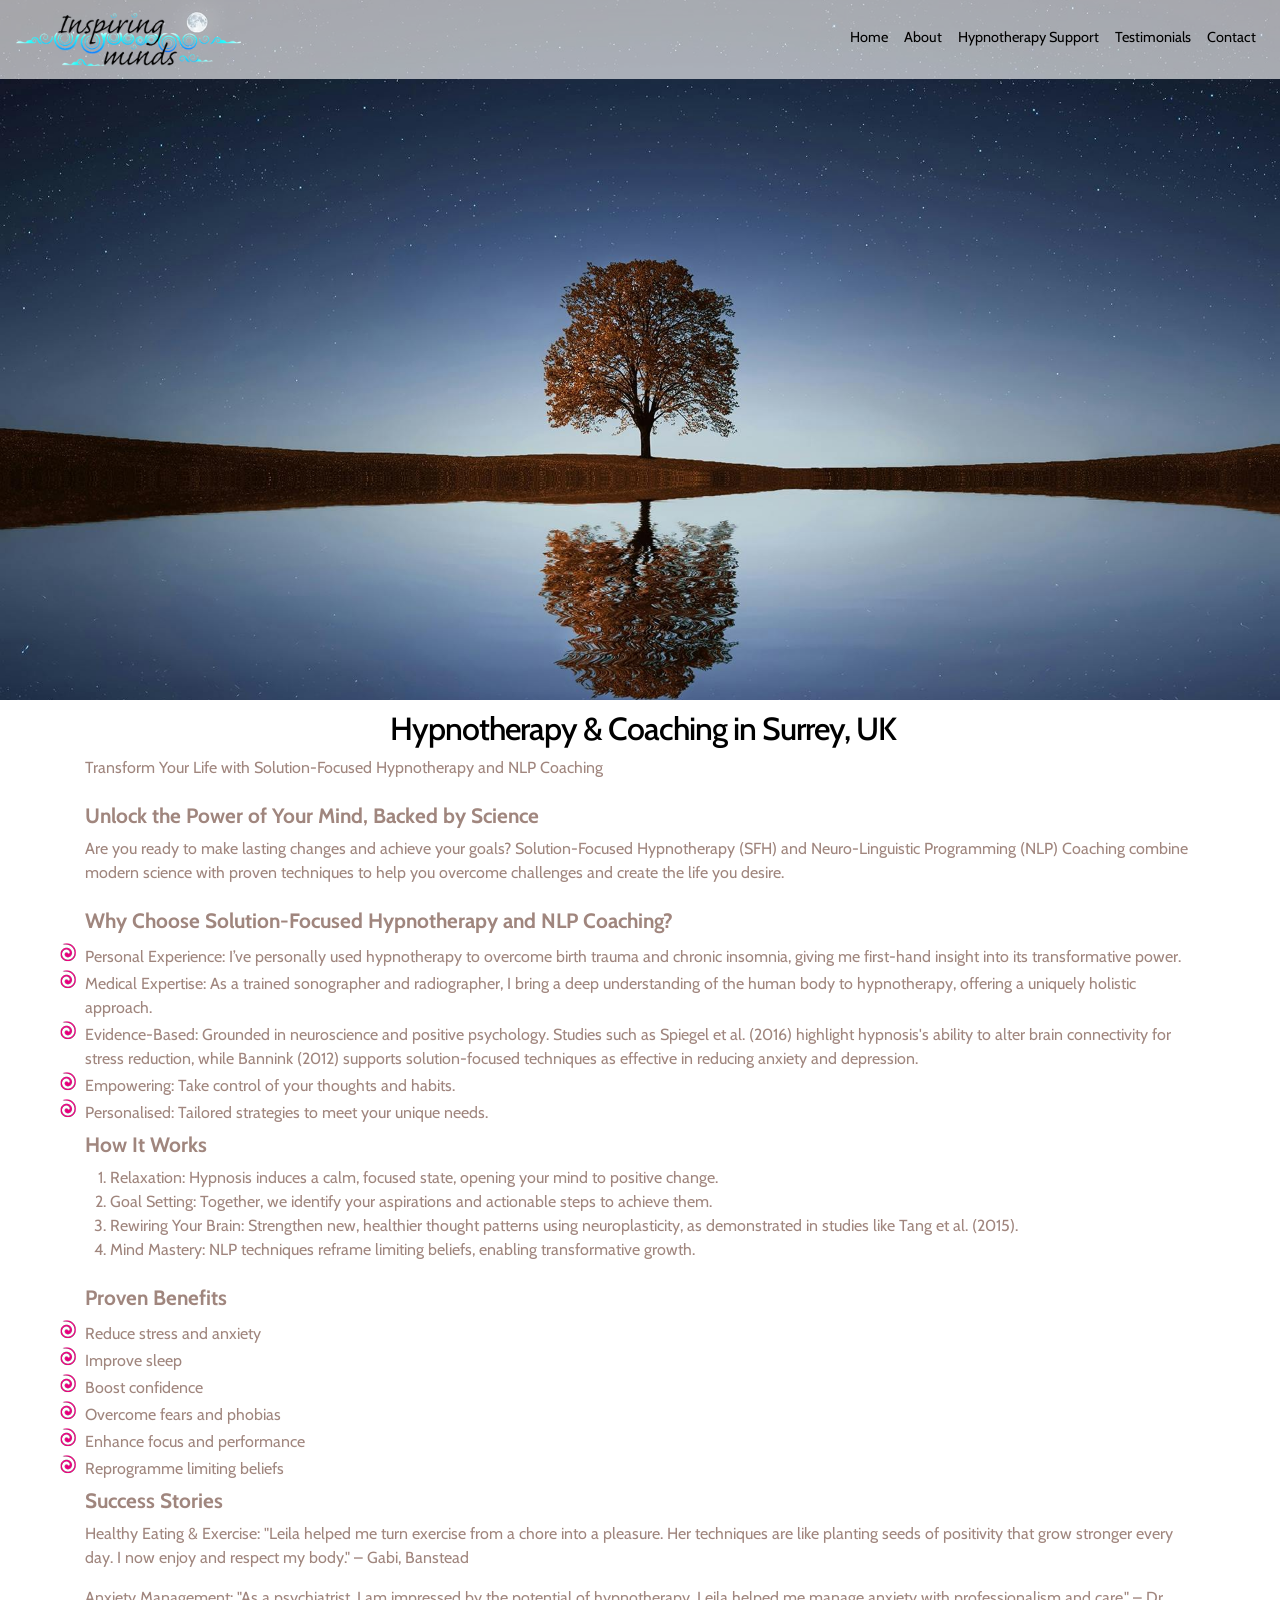
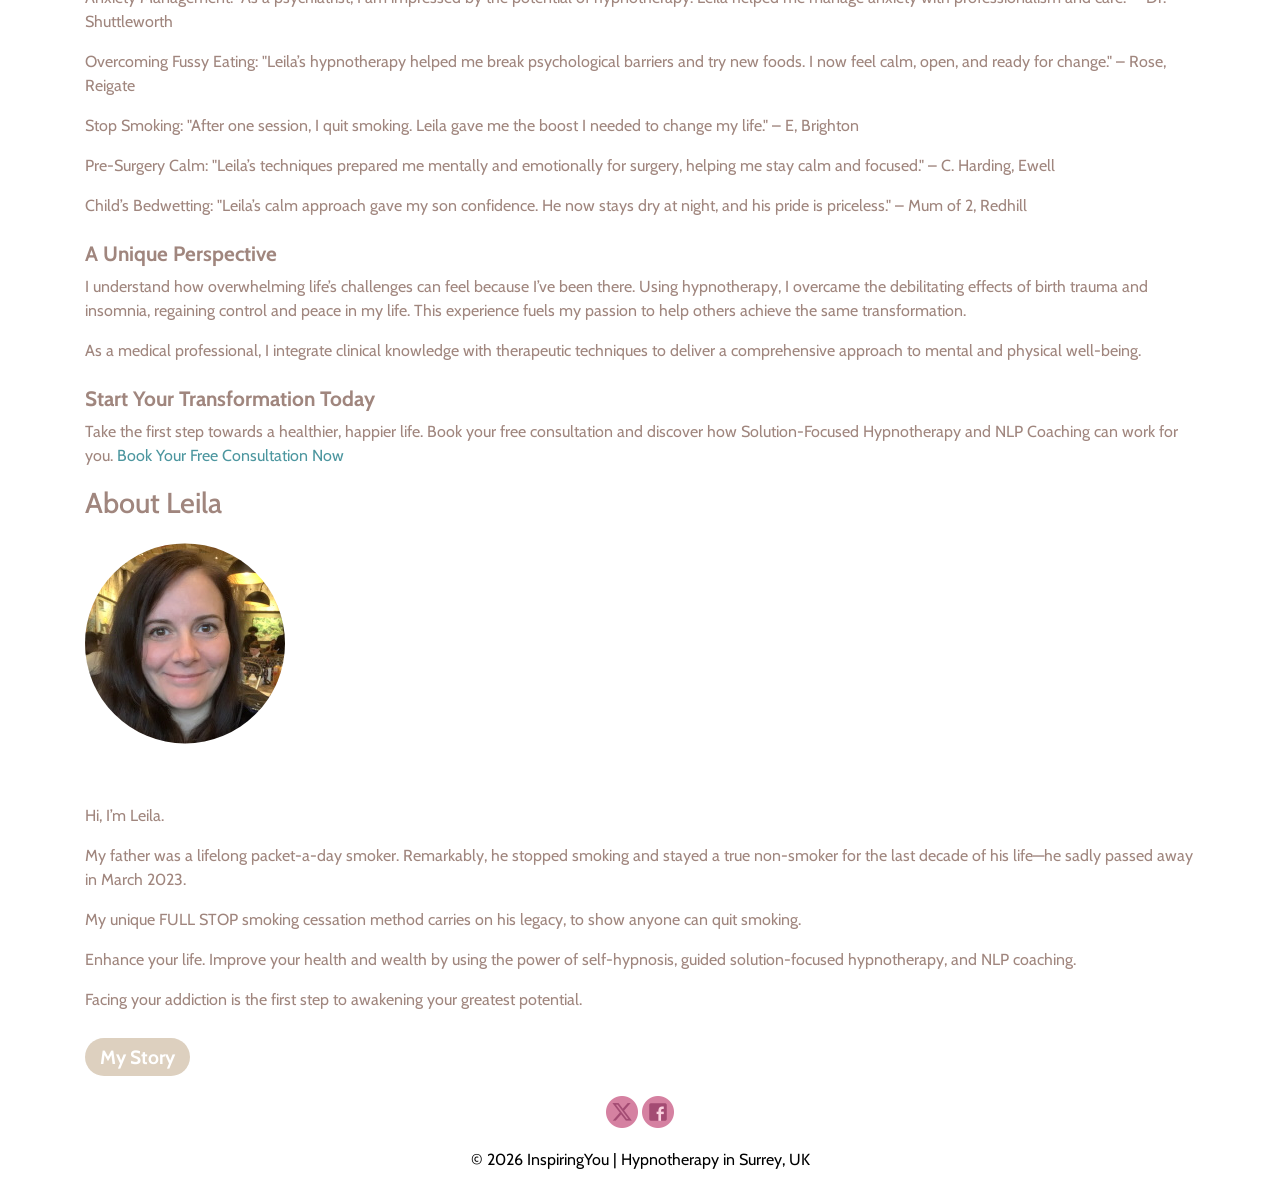
==== index.html @ b5bdbd16 "Add files via upload" ====
<!DOCTYPE html>
<html>

<head>
	<!-- Global site tag (gtag.js) - Google Analytics -->
	<script async src="https://www.googletagmanager.com/gtag/js?id=UA-155885228-1"></script>
	<script>
		window.dataLayer = window.dataLayer || [];

		function gtag() {
			dataLayer.push(arguments);
		}
		gtag('js', new Date());

		gtag('config', 'UA-155885228-1');
	</script>
	<title>Hypnotherapy & Coaching in Surrey | InspiringYou</title>
	<meta name="keywords" content="Hypnotherapy and NLP coaching in Surrey, Qualified Hypnotherapist" />
	<meta name="description" content="Leila Gardiner | Hypnotherapy and NLP coaching in Surrey" />
	<!--<link rel="canonical" href="http://www.inspiringbirths.com/index.html" />-->
	<meta name="google-site-verification" content="yc4Wg_N0QUei_A-9-5lQLFVDXHd3Ig4bgSWqh-mvE5M" />
			<meta charset="UTF-8">
		<meta http-equiv="Content-Type" content="text/html; charset=UTF-8" />
		<meta name="viewport" content="width=device-width, initial-scale=1.0" />
        <meta http-equiv="content-language" content="en-gb"/>
		<meta name="robots" content="index, follow" />
        <link rel="author" href="https://plus.google.com/115909290154891660033/"/>
		<link href="bootstrap/css/bootstrap.min.css" rel="stylesheet" async />
		<link href="https://fonts.googleapis.com/css?family=Cabin|Roboto&display=swap" rel="stylesheet">
		<link href="style.css?v18" type="text/css" rel="stylesheet preload" as="style" async />
		<link rel="shortcut icon" type="image/ico" href="images/favicon.png" />
		<script src="https://ajax.googleapis.com/ajax/libs/jquery/1.11.0/jquery.min.js" type="text/javascript"></script>
		
</head>

<body id="Bdy">
	<div id="fb-root"></div>
	<script type="text/javascript" async>
		(function(d, s, id) {
			var js, fjs = d.getElementsByTagName(s)[0];
			if (d.getElementById(id)) return;
			js = d.createElement(s);
			js.id = id;
			js.src = "//connect.facebook.net/en_GB/all.js#xfbml=1";
			fjs.parentNode.insertBefore(js, fjs);
		}(document, 'script', 'facebook-jssdk'));
	</script>
	<script type="text/javascript" src="js/jquery.easing.1.3.js" async></script>
	<script type="text/javascript" src="js/jquery.imagesloaded.js" async></script>

	<div id="myHeader" class="headerfull">
	<div class="headerbackground">
		<div class="">
			<div class="title">
				<nav class="navbar navbar-expand-lg navbar-light" role="navigation">
					
					<a class="navbar-brand" href="/"><img id="insplogo" src="images/inspiring_minds_logo-b.png" alt="Inspiring You Hypnotherapy" title="Inspiring You Hypnotherapy" /></a>
				
					<button class="navbar-toggler" type="button" data-toggle="collapse" data-target="#navbarSupportedContent" aria-controls="navbarSupportedContent" aria-expanded="false" aria-label="Toggle navigation">
						<span class="sr-only">Toggle navigation</span>
								<span class="icon-bar"></span>
								<span class="icon-bar"></span>
								<span class="icon-bar"></span>
					</button>
								
					<div class="collapse navbar-collapse justify-content-md-end" id="navbarSupportedContent">
						<ul class="navbar-nav">
							<li class="nav-item " id="home"><a class="nav-link" href="index.html"><strong>Home</strong></a></li>	
							<li class="nav-item "><a class="nav-link" href="about.html"><strong>About</strong></a></li>
							<li class="nav-item "><a class="nav-link" href="hypnosis.html"><strong>Hypnotherapy Support</strong></a></li>
							<!-- <li class="nav-item "><a class="nav-link" href="sessions.html"><strong>Sessions</strong></a></li>
							<li class="nav-item "><a class="nav-link" href="products.html"><strong>Products</strong></a></li> -->
							<li class="nav-item "><a class="nav-link" href="testimonials.html"><strong>Testimonials</strong></a></li>
							<li class="nav-item "><a class="nav-link" href="contact.html"><strong>Contact</strong></a></li>
						</ul>
					</div>
				</nav>
			</div>
		</div>
	</div>
</div>
	<div class="setindex">
		<div class="mainbackground">

			<div class="ti1">
				<div class="titleimage">
				</div>
			</div>

			<div class="container">
				<div class="row">

					<div class="col-lg-12 col-md-12">

						<h1>Hypnotherapy & Coaching in Surrey, UK</h1>

						<p>Transform Your Life with Solution-Focused Hypnotherapy and NLP Coaching</p>
<h3>Unlock the Power of Your Mind, Backed by Science</h3>
Are you ready to make lasting changes and achieve your goals? Solution-Focused Hypnotherapy (SFH) and Neuro-Linguistic Programming (NLP) Coaching combine modern science with proven techniques to help you overcome challenges and create the life you desire.</p>

<h3>Why Choose Solution-Focused Hypnotherapy and NLP Coaching?</h3>
<ul>
<li>Personal Experience: I’ve personally used hypnotherapy to overcome birth trauma and chronic insomnia, giving me first-hand insight into its transformative power.</li>

<li>Medical Expertise: As a trained sonographer and radiographer, I bring a deep understanding of the human body to hypnotherapy, offering a uniquely holistic approach.</li>

<li>Evidence-Based: Grounded in neuroscience and positive psychology. Studies such as Spiegel et al. (2016) highlight hypnosis's ability to alter brain connectivity for stress reduction, while Bannink (2012) supports solution-focused techniques as effective in reducing anxiety and depression.</li>

<li>Empowering: Take control of your thoughts and habits.</li>

<li>Personalised: Tailored strategies to meet your unique needs.</li>
</ul>
<h3>How It Works</h3>
<ol>
<li>Relaxation: Hypnosis induces a calm, focused state, opening your mind to positive change.</li>

<li>Goal Setting: Together, we identify your aspirations and actionable steps to achieve them.</li>

<li>Rewiring Your Brain: Strengthen new, healthier thought patterns using neuroplasticity, as demonstrated in studies like Tang et al. (2015).</li>

<li>Mind Mastery: NLP techniques reframe limiting beliefs, enabling transformative growth.</li>
</ol>
<h3>Proven Benefits</h3>
<ul>
<li>Reduce stress and anxiety</li>

<li>Improve sleep</li>

<li>Boost confidence</li>

<li>Overcome fears and phobias</li>

<li>Enhance focus and performance</li>

<li>Reprogramme limiting beliefs</li>
</ul>

<h3>Success Stories</h3>
<p>Healthy Eating & Exercise: "Leila helped me turn exercise from a chore into a pleasure. Her techniques are like planting seeds of positivity that grow stronger every day. I now enjoy and respect my body." – Gabi, Banstead</p>

<p>Anxiety Management: "As a psychiatrist, I am impressed by the potential of hypnotherapy. Leila helped me manage anxiety with professionalism and care." – Dr. Shuttleworth</p>

<p>Overcoming Fussy Eating: "Leila’s hypnotherapy helped me break psychological barriers and try new foods. I now feel calm, open, and ready for change." – Rose, Reigate</p>

<p>Stop Smoking: "After one session, I quit smoking. Leila gave me the boost I needed to change my life." – E, Brighton</p>

<p>Pre-Surgery Calm: "Leila’s techniques prepared me mentally and emotionally for surgery, helping me stay calm and focused." – C. Harding, Ewell</p>

<p>Child’s Bedwetting: "Leila’s calm approach gave my son confidence. He now stays dry at night, and his pride is priceless." – Mum of 2, Redhill</p>

<h3>A Unique Perspective</h3>
<p>I understand how overwhelming life’s challenges can feel because I’ve been there. Using hypnotherapy, I overcame the debilitating effects of birth trauma and insomnia, regaining control and peace in my life. This experience fuels my passion to help others achieve the same transformation.</p>

<p>As a medical professional, I integrate clinical knowledge with therapeutic techniques to deliver a comprehensive approach to mental and physical well-being.</p>

<h3>Start Your Transformation Today</h3>
Take the first step towards a healthier, happier life. Book your free consultation and discover how Solution-Focused Hypnotherapy and NLP Coaching can work for you.

<a href="contact.html">Book Your Free Consultation Now</a>
					</div>
				</div>
			</div>
		</div>
		<div id="section3">
			<div class="container">
				<h2>About Leila</h2>
				<div class="row">
					<div class="col-lg-12 col-md-12">
						<img src="images/leila-200.jpg" width="200px" style="clip-path: circle(100px at 50% 40%);margin-right:20px" alt="Leila Gardiner" />
					</div>
					<div class="col-lg-12 col-md-12">

						<p>Hi, I’m Leila.</p>
						<p>My father was a lifelong packet-a-day smoker. Remarkably, he stopped smoking 
						and stayed a true non-smoker for the last decade of his life—he sadly passed away in March 2023.</p> 

						<p>My unique FULL STOP smoking cessation method carries on his legacy, to show anyone can quit smoking.

						<p>Enhance your life. Improve your health and wealth by using the power of self-hypnosis, guided solution-focused hypnotherapy, 
						and NLP coaching.</p>

						<p>Facing your addiction is the first step to awakening your greatest potential.</p>
						<a href="about.html"><span class="buttonwhite">My Story</span></a>
					</div>
				</div>
			</div>
		</div>
	</div>

			<!-- <div class="container">
			<div class="row">
				<div class="col-lg-12 col-md-12">
					<p><center>Your health. Your choice.</center></p>
					<p><center>Choose a smoke free life.</center></p>
					<p><center>Embrace the power of NPL coaching and Solution-focused Hypnotherapy to quit smoking for good.</p>
					<p><center>Embrace the FULL STOP method.</center></p>
					<center><a href="StopSmoking.html">Learn more</a></center>
				</div>
			</div>
		</div> -->
		<div class="socialnetworks" >
			<div>
				<a href="http://www.twitter.com/inspiringbirths" target="_blank"><img src="images/twitter2.png" alt="Join InspiringBirths at Twitter" width="32" height="32" /></a>
				<a href="https://www.facebook.com/InspiringBirthsBabyCalmSurrey/" target="_blank"><img src="images/facebook2.png" width="32" height="32" alt="Join InspiringBirths at Facebook" /></a>
				<div class="fb-like" data-href="https://www.facebook.com/InspiringBirthsBabyCalmSurrey" data-send="false" data-layout="button_count" data-width="50" data-show-faces="false" data-font="lucida grande"></div>
			</div>
		</div>
		<div class="footer">
			<center><div>© 2026 InspiringYou | Hypnotherapy in Surrey, UK</div></center>
			

				<!-- Start of StatCounter Code -->
				<font style="padding-left:70%">
				<script type="text/javascript">
				    var sc_project = 5365747;
				    var sc_invisible = 1;
				    var sc_partition = 54;
				    var sc_click_stat = 1;
				    var sc_security = "ed74ef6d";
				    var sc_text = 2; 
				</script>

				<script type="text/javascript"
				src="http://www.statcounter.com/counter/counter.js"></script><noscript><div
				class="statcounter"><a title="wordpress statistics"
				href="http://www.statcounter.com/wordpress.com/"
				target="_blank"><img class="statcounter"
				src="http://c.statcounter.com/5365747/0/ed74ef6d/0/"
				alt="wordpress statistics" /></a></div></noscript>
				<!-- End of StatCounter Code -->
				</font>
                
                <div style="display:none;"><a href="http://www.alexa.com/siteinfo/www.inspiringbirths.com"><script type='text/javascript' language='JavaScript' src='http://xslt.alexa.com/site_stats/js/s/a?url=www.inspiringbirths.com'></script></a></div>
        </div>
		<script src="bootstrap/js/bootstrap.min.js" async></script>
		
		<script type="text/javascript" async>
			$(function() {
			  $('a[href*=#]:not([href=#])').click(function() {
				if (location.pathname.replace(/^\//,'') == this.pathname.replace(/^\//,'') 
			&& location.hostname == this.hostname) {

				  var target = $(this.hash);
				  target = target.length ? target : $('[name=' + this.hash.slice(1) +']');
				  if (target.length) {
					$('html,body').animate({
					  scrollTop: target.offset().top - 60 //offsets for fixed header
					}, 1000);
					return false;
				  }
				}
			  });
			  //Executed on page load with URL containing an anchor tag.
			  if($(location.href.split("#")[1])) {
				  var target = $('#'+location.href.split("#")[1]);
				  if (target.length) {
					$('html,body').animate({
					  scrollTop: target.offset().top - 60 //offset height of header here too.
					}, 1000);
					return false;
				  }
				}
			});

			window.onscroll = function() {myFunction()};

			// Get the header
			var header = document.getElementById("myHeader");

			// Get the offset position of the navbar
			var sticky = header.offsetTop;

			// Add the sticky class to the header when you reach its scroll position. Remove "sticky" when you leave the scroll position
			function myFunction() {
			if (window.pageYOffset - 420 > sticky) {
				header.classList.remove("headerfull");
				header.classList.add("headerfullsticky");
			} else {
				header.classList.add("headerfull");
				header.classList.remove("headerfullsticky");
			}
			}
		</script>
	</body>



</html>
---- style.css ----
@keyframes slidy {
0% { left: 0%; }
20% { left: 0%; }
25% { left: -100%; }
45% { left: -100%; }
50% { left: -200%; }
70% { left: -200%; }
75% { left: -300%; }
95% { left: -300%; }
100% { left: -400%; }
}

:root {
    --top-color:#FFF;
    --top-color-focus:#EEE;
    --top-color-text:#000;
    --second-bg-color: #FFF;
    --second-bg-color-focus: #EEE;
    --second-bg-color-text: #444;
    --button-color1: #8e1266;
    --button-color1-focus: #ac4c8d;
    --button-color2:#DDD0BF;
    --button-color2-focus:#E4D9CD;
    --readmore:#4C969F;
    --readmore-focus:#4FADB9;
    --readmore-text:#FFF;
    --link-color:#4C969F;
    --highlight-text:#D57FA3;
    --quote-color:#C77;
    --text-color1: #A0867E;
  }

div#slider { overflow: hidden; }
div#slider figure div { width: 20%; float: left; }
div#slider figure { 
  position: relative;
  width: 500%;
  margin: 0;
  left: 0;
  text-align: left;
  font-size: 0;
  animation: 20s slidy infinite; 
}

.lastspace
{
	background-color:red;
	color:white;
	text-align:center;
	padding:2px;
}

.lastspace > div
{
	border:1px solid white;
	padding:10px;
}

.lastspace a, .lastspace a:visited, .lastspace a:link
{
	color:white;
	padding:10px;
}

.tech-slideshow {
  height: 200px;
  max-width: 100%;
  margin: 0 auto;
  position: relative;
  overflow: hidden;
  transform: translate3d(0, 0, 0);
}

.tech-slideshow > div {
  height: 200px;
  width: 2526px;
  position: absolute;
  top: 0;
  left: 0;
  height: 100%;
  transform: translate3d(0, 0, 0);
}
.tech-slideshow  > div {
  animation: moveSlideshow 12s linear infinite;
}

@keyframes moveSlideshow {
  100% { 
    transform: translateX(-66.6666%);  
  }
}

.list li
{
	display:inline;
	padding-right:8px;
}

.list h4
{
	margin-top:30px;
}

.cb
{
    clear: both;
}

.ib
{
	display:inline-block;
}

.circularimage
{
	clip-path: circle(50% at center);	
}

.button1
{
    border-radius: 5px;
    /* background: #db36a4; */
    color: white;
    background:var( --button-color1);
    color:White;
    padding:10px;
    border:0px solid red;
    border-radius:4px;
}
.button1:hover
{
    background:var(--button-color1-focus);
}
input, textarea
{
    background-color: transparent;
    border-width: 1px;
    border-color: #ddd;
}
form input
{
    background: white;
    border: 0px;
}

a img
{
    border: 0px solid black;
}

sup
{
    vertical-align: baseline;
    position: relative;
    z-index: 0;
    bottom: .33em;
}
ul
{
    list-style-type: none;
    padding-left: 0px;
    margin: 0px;
    list-style-image: url(images/bullet_point.png);
}
ol
{
    padding-left: 25px;
}
h1
{
    padding-left: 5px;
    text-align: center;
    font-size:200%;
    font-style: normal;
    letter-spacing: -1px !important;
    color:var(--top-color-text) !important;
}
h2
{
    font-size:180%;
    background-position: 0% 0%;
    padding-top: 8px;
    padding-bottom: 8px;
}
h3
{
    font-size:130%;
    font-weight: bold;
    padding-top: 8px;
}
h4
{
    font-size:120%;
}
h5
{
	font-weight:bold !important;
	background:var(--button-color2) !important;
	color:#FFF !important;
	padding:10px 0px;
	border-radius:4px;
}
h6
{
	font-size:130%;
    text-align: left;
    padding-top: 5px;
    margin-bottom: 5px;
    margin-top: 10px;
    /* color:#555;
	font-weight:bold; */
}

.ib_show_small
{
	display:none;
}

.ib_hide_small
{
	display:block;
}

a:link
{
    color: var(--link-color);
}
a:webkit-any-link
{
    color: var(--link-color);
    text-decoration: underline;
}
a:visited
{
    color: var(--link-color);
}
a:hover
{
    color: var(--readmore-focus);
	transition-property: all;
    transition-duration: 0.25s;
    transition-timing-function: initial;
    transition-delay: initial;
}

#datetable
{
	width:100%;
}

#datetable td
{
		padding:5px !important;
}

#service_slider
{
	margin-top:10px;
}

.dimbackground
{
	border-radius:5px;
}

.mainbackground
{
	-webkit-background-size: cover;
	-moz-background-size: cover;
	-o-background-size: cover;
	background-size: cover;
}

.mainbackground>div, .relaxbackground>div, .therapybackground>div
{
	/*background:rgba(255,255,255,0.5);*/
	/*padding:0px;*/
	/*padding-top:0px;
	padding-bottom:0px;*/
    margin-bottom:10px;
}



.relaxbackground
{
	background: url(images/ocean-828774_1920.jpg) no-repeat top center fixed; 
	-webkit-background-size: cover;
	-moz-background-size: cover;
	-o-background-size: cover;
	background-size: cover;
}

.therapybackground
{
	background: url(images/pier-407252_1920.jpg) no-repeat top center fixed; 
	-webkit-background-size: cover;
	-moz-background-size: cover;
	-o-background-size: cover;
	background-size: cover;
}

body
{
    /*background: url(images/webbackground.jpg);
	background-repeat: no-repeat;*/
    border: 0px;
    margin: 0px;
    height: 95%;
    font-family: Montserrat, 'Cabin', Karla, Arial, Verdana,Calibri,Georgia;
    color: var(--text-color1)
}
.bodyBorder
{
    margin-left: auto;
    margin-right: auto;
    min-height: 100%;
    height: auto !important;
    height: 96%;
    padding-top: 40px;
}
.headerfull
{
	position:fixed;
	left:0;
    right:0;
    top:0px;
	/* background:var(--second-bg-color) !important; */
	z-index:2;
}

.headerfullsticky
{
	position:fixed;
	left:0;
    right:0;
    top:0px;
	background:var(--second-bg-color) !important;
	z-index:2;
}

.headerbackground
{
    /*margin: 0px;*/
    padding: 0px;
	/*background:white;*/
	/*box-shadow: 0 2px 2px 0 rgba(50, 50, 50, 0.2);*/
	margin-bottom:2px;
}
.headertop
{
    top: 0px;
    background: #222;
    position: fixed;
    height: 40px;
    width: 100%;
    line-height: 20px;
    vertical-align: middle;
    color: White;
}

.headertop .signup
{
    display: inline-block;
    margin-top: 5px;
    background: #888;
    border-radius: 5px;
}

#signup
{
    display: inline-block;
    padding: 5px;
    cursor: pointer;
}

.phone, .email
{
	color: var(--top-color-text);
	margin-top:2px;
}

.phone
{
    text-align:right;
}

.email
{
    text-align:left;
}

.phone a, .email a
{
color: var(--top-color-text) !important;
}

.appimg
{
    margin-bottom: 5px;
}

.headertop a:hover
{
    color: #333;
	transition-property: all;
    transition-duration: 0.3s;
    transition-timing-function: initial;
    transition-delay: initial;
}

.headertop .signup:hover
{
    background: #aaa;
	transition-property: all;
    transition-duration: 0.3s;
    transition-timing-function: initial;
    transition-delay: initial;
}
.setindex
{
	position:relative;
	z-index:1;
	/* padding-top:120px; */
}

.call
{
    text-align: right;
    float: right;
    padding-right: 5px;
    color: black;
    margin-right: 10px;
    font-weight: bold;
}
.call a
{
    font-family: 'Cabin';
}
.call a:link, .call a:visited
{
    color: Black;
    text-decoration: none;
}
.call a:hover
{
    text-decoration: underline;
	transition-property: all;
    transition-duration: 0.3s;
    transition-timing-function: initial;
    transition-delay: initial;
}

.title
{
    font-family: 'Cabin', "Times New Roman" , Times, serif;
    font-size: 140%;
    font-weight: normal;
    background:#FFFFFFA0;
	/*text-transform:uppercase;*/
}

.insplogo
{
    margin-left: 15px;
    padding-top: 0px;
}

#insplogo
{
    width:300px;
    height:71px;
}
  

.headertable
{
    text-align: center;
}
.pinkbar
{
	position:relative !important;
    height: 70px;
    padding: 0px;
    border-color: black;
    clear: both;
}
.flashscroll
{
    color: #000;
}

.socialnetworks
{
	display:inline-block;
	/* position:absolute !important; */
	/*bottom:-50px;*/
	right:0px;
	text-align:center;
    width:100%;
    background-color: var(--second-bg-color);
    padding-top:10px;
    padding-bottom:10px;
    /* height: 32px; */
}
.socialnetworks img
{
    border: 0;
}

.titleimage
{
	height:200px;
	/* padding-top:165px; */
	/* text-shadow:-1px -1px 0 #FFF,
    1px -1px 0 #FFF,
    -1px 1px 0 #FFF,
    1px 1px 0 #FFF; */
	/* margin-bottom:20px; */
}

.ti1
{
	background:url(images/pexels-pixabay-268533.jpg) 50% no-repeat;
	background-size:cover;
    background-position-y: 50%;
}

.ti2
{
	background:url(images/cosmetic-oil-3197276_1920.jpg) 50% no-repeat;
	background-size:cover;
	background-position-y: 55%;
}

.ti3
{
	background:url(images/dandelion-5178095_1920.jpg) 50% no-repeat;
	background-size:cover;
}

.ti4
{
	background:url(images/pexels-min-an-1369280.jpg) 50% no-repeat;
	background-size:cover;
	background-position-x: right;
}

.ti4>h1
{
	/* color:white !important;
	text-shadow:0px 0px 0px white; */
}

.ti5
{
	background:url(images/the-silence-4522878_1920.jpg) 50% no-repeat;
	background-size:cover;
	background-position-y: bottom;
}

.ti6
{
	background:url(images/pexels-dominika-roseclay-977737.jpg) 50% no-repeat;
	background-size:cover;
	background-position-y: 20%;
	background-position-x: left;
}

.ti7
{
	background:url(images/pexels-simon-berger-1323550.jpg) 50% no-repeat;
	background-size:cover;
	background-position-y: 10%;
}

.ti8
{
	background:url(images/baby-22194_1920.jpg) 50% no-repeat;
	background-size:cover;
	background-position-y: 40%;
}

.ti9
{
	background:url(images/baby-belly-1533541_1920.jpg) 50% no-repeat;
	background-size:cover;
}

.ti10
{
	background:url(images/pexels-simon-berger-1323550.jpg) 50% no-repeat;
	background-size:cover;
	background-position-y: 20%;
	background-position-x: left;
}

.ti11
{
	background:url(images/coffee-1156595_1920.jpg) 50% no-repeat;
	background-size:cover;
	background-position-y: 40%;
}

.ti12
{
	background:url(images/support-2355701_1920.jpg) 50% no-repeat;
	background-size:cover;
	background-position-y: 30%;
}

.ti13
{
    background:url(images/girl-3231703_1920.jpg) 50% no-repeat;
	background-size:cover;
	background-position-y: 40%;
}

.ti14
{
    background:url(images/pexels-dominika-roseclay-977737.jpg) 50% no-repeat;
	background-size:cover;
	background-position-y: 40%;
}

.ti15
{
    background:url(images/girl-3528292_1920.jpg) 50% no-repeat;
	background-size:cover;
	background-position-y: 20%;
}

#section1
{
    background:#FFF;
}

#section2
{
	background:rgba(247,249,251);
}

#section2 img
{
	content:url(images/baby-784608_1920.jpg);
}

#section3
{
}

#section4
{
	background:rgba(247,249,251);
}

#section4 img
{
}

#section5
{
}

#section6
{
	background:rgba(241,243,245);
}

.otherservices
{
	display:inline-block;
	width:30%;
}

#section4 .otherservices
{
	width:200px;
}

#section5 .testimonialimage img
{
	width:200px;
	padding:0px;
}



/*.
{
    background: url(images/flower1.jpg) no-repeat bottom right;
}
.
{
    background: url(images/flower2.jpg) no-repeat bottom right;
}
.
{
    background: url(images/flower3.jpg) no-repeat bottom right;
}
.
{
    background: url(images/flower4.jpg) no-repeat bottom right;
}
.
{
    background: url(images/flower5.jpg) no-repeat bottom right;
}
.
{
    background: url(images/flower6.jpg) no-repeat bottom right;
}
.
{
    background: url(images/flower7.jpg) no-repeat bottom right;
}
.
{
    background: url(images/flower1.jpg) no-repeat bottom right;
}*/

.packages
{
	background:rgba(255,255,255,0.6);
}

.packagetable
{
    width:100%;
    box-shadow: 0 0 30px rgba(0,0,0,.1);
}

.packagetable td,.packagetable th
{
	padding-top:10px;
    padding-bottom:10px;
    padding-left: 10px;
    text-align: center; 
}

.la
{
    text-align: left !important;
}

.packages>div
{
	padding:10px;
}

.packages>div>div
{
	/*border:1px solid #db36a4;*/
	box-shadow: 0 0 30px rgba(0,0,0,.1);
	padding:15px;
}

.packagetitle
{
	font-size:150%;
	/*font-weight:bold;*/
	padding-bottom:10px;
	padding-top:10px;
}

.packageprice
{
	float:right;
	font-size:130%;
	padding-bottom:10px;
	padding-top:10px;
}

.packagedescription
{
	/*height:150px;*/
}


.cuteimage
{
    background: url(images/cute.jpg);
    height: 150px;
    clear: both;
}

.fr
{
    float: right;
}
.fl
{
    float: left;
}
#menuitem8
{
    float: left;
}
.twitter
{
    margin-top: 20px;
}
.block
{
    display: block;
}
.inline
{
    display: inline;
}
.hypnoicon img
{
    margin: 5 5 5 30;
}
.border
{
    border: solid 1px #FFAAAA;
}
.centered
{
    text-align: center;
}
.contactwidth
{
    width: 200px;
    text-align: left;
}

.halfwidth
{
    width: 50%;
}
.classdiv
{
    /*margin-left: 210px;*/
}
.classtype
{
	padding:10px;
}
.classtype>div
{
	box-shadow: 0 0 30px rgba(0,0,0,.1);
	padding:15px;
}
.classmonth
{
    background:rgba(255,255,255,0.3);
    font-weight:bold;
}
.bulletlist
{
    list-style-image: url(images/bullet_point.png);
}
.bulletlist li
{
    list-style-position: inside;
	text-indent:-27px;
	padding-left:27px;
}
.nolist
{
    padding-left: 30px;
}
.booknow
{
	float:right;
	background:#FFE97F;
	padding:5px;
	border-radius:4px;
	border:1px solid #333;
}
.booknow > a
{
	font-size:80%;
	color:#333;
	text-decoration:none;
}
.booknow:hover
{
	background:#B2A259;
}

.notfloating
{
	float:none;
}

.testimonials
{
}

.testimonialwrapper
{
    margin-bottom: 10px;
    margin-top: 10px;
	padding-top:5px;
    /*padding-right: 20px;*/
    font-family: Arial;
    font-weight: normal;
    border-bottom: 1px dotted #8B4083;
}
.testimonial
{
    /*padding-left: 5px;
    padding-right: 5px;*/
}
.testimonialwithimage
{
    
}
/*Used by quote left*/
.testimonial .fl
{
    margin-bottom: 5px;
    margin-right: 15px;
}
.testimonialimage
{
    
}
.testimonialimage img
{
	margin:0px 10px 10px 0px;
    background: white;
    display: inline-block;
    padding: 10px 10px 25px;
    text-align: center;
    text-decoration: none;
    -webkit-box-shadow: 1px 1px 3px rgba(0, 0, 0, .3);
    -moz-box-shadow: 1px 1px 3px rgba(0,0,0,.3);
    box-shadow: 1px 1px 3px rgba(0,0,0,.3);
    -webkit-transition: all .15s linear;
    -moz-transition: all .15s linear;
    transition: all .15s linear;
    z-index: 0;
	-webkit-box-sizing: content-box !important;
	box-sizing: content-box !important;
	max-width:95%;
}
.testimonialheader
{
    text-align: right;
    font-weight: bold;
    padding-bottom: 20px;
    clear: both;
}
.classimage
{
    vertical-align: middle;
}
.highlight
{
    color: var(--highlight-text);
}
.picturerow
{
    display: inline;
    width: 210px;
    margin: 10px;
    border-right: solid 1px;
}
.links P UL LI A
{
}
.ullist LI
{
    padding-top: 5px;
    padding-bottom: 5px;
}
#TitleLinks
{
    width: 500;
}

#location_image
{
	width:100%;
	max-width:377px;
}

.main
{
    width: 200px;
    border: 1px solid black;
    cursor: pointer;
}
.month
{
    background-color: white;
    font: bold 12px verdana;
    color: black;
}
.daysofweek
{
    background-color: gray;
    font: bold 12px verdana;
    color: white;
}
.days
{
    font-family: verdana;
    color: black;
    background-color: white;
    padding: 2px;
}

.question
{
    font-weight: bold;
    border-bottom: 1px solid #000;
    font-family: 'Cabin' ,Arial;
}
.answer
{
    padding-bottom: 10px;
    padding-top: 10px;
    padding-left: 20px;
}

.signupnow
{
    position: fixed;
    background: var(--top-color);
    height: 40px;
    top: 0px;
    left: 0px;
    width: 100%;
    display: block;
    z-index: 1000;
    text-align: end;
}
.signupinner
{
    width: 960px;
    margin: auto;
}
.signupdd
{
    background: var(--button-color1);
    border-radius: 10px;
    padding: 2px 10px;
    margin-top: 4px;
    height: 28px;
    text-align: center;
    color: white;
    cursor: pointer;
    vertical-align: middle;
    line-height: 28px;
    z-index: 9999;
}
.signupdd:hover
{
    background:var(--button-color1-focus);
	transition-property: all;
    transition-duration: 0.3s;
    transition-timing-function: initial;
    transition-delay: initial;
}
#signupform
{
    display: none;
    position: fixed;
    background: #C572AC;
    top: 0px;
    color: White;
    border: 1px solid black;
    z-index: 9998;
    border-radius: 10px;
    -webkit-border-radius: 10px;
    padding: 20px 20px 5px 20px;
    -moz-border-radius: 10px;
    padding-top: 40px;
}
.Bar
{
    padding-top: 5px;
    height: 31px;
    text-decoration: none;
    float: left;
    width: auto;
    cursor: pointer;
    position: relative;
    text-align: center;
    text-decoration: none;
}
.Bar Strong
{
    width: auto;
    padding-left: 10px;
    padding-right: 10px;
    height: 31px;
    display: table-cell;
    vertical-align: middle;
}
.Bar a strong
{
    font-weight: bold;
}
.blackbg
{
    position: fixed;
    left: 0px;
    right: 0px;
    top: 0px;
    bottom: 0px;
    background: black;
    padding: 0px;
    margin: 0px;
    opacity: 0.5;
    filter: alpha(opacity=50);
    z-index: 9998;
}
.entry
{
    width: 300px;
    height: 170px;
    background: url(popupgrad.png) repeat-x 0% 100% white;
    margin: auto;
    top: 31%;
    left: 40%;
    position: absolute;
    opacity: 1;
    border: 1px solid;
    padding: 10px;
    z-index: 9999;
    -moz-border-radius: 15px;
    border-radius: 15px;
    -webkit-border-radius: 15px;
}

.nav-item>a
{
    border-bottom: 5px solid transparent;
}

.navbar .selected>a
{
    /* color:#FFB; */
    border-bottom: 5px solid var(--top-color-text);
}
.navbar .selected strong:hover
{
    /*color: #4C969F;
	transition-property: all;
    transition-duration: 0.3s;
    transition-timing-function: initial;
    transition-delay: initial;*/
}

.navbar-toggler
{
    outline:0px !important;
}

.navbar-toggler .icon-bar
{
    height:4px;
    width:38px;
    border-radius: 0px;
    display:block;
}

.navbar-toggler .icon-bar+.icon-bar
{
margin-top:4px;
}

.navbar-toggler:hover>.icon-bar
{
    background-color:var(--top-color-text) !important;
}

.navbar-default {
	background:rgb(255,255,255,0.0) !important;
}

.navbar-nav {
    /*width: 100%;*/
    /* text-align: center; */
	/* font-size:120%; */
	/*float:right;*/
    
  }
  
.navbar-nav>li {
	float: none;
	display: inline-block;
	vertical-align:middle;
}

.navbar-toggler:hover, .navbar-toggler:focus {
    background-color: transparent !important;
}

.navbar-nav>li>a, .pull-left>a
{
	color:var(--top-color-text) !important;
}

.navbar-nav>li>a:hover
{
	/* background-color:#999 !important; */
	/* color:#FFB !important; */
	transition-property: all;
    transition-duration: 0.3s;
    transition-timing-function: initial;
    transition-delay: initial;
    border-bottom: 5px solid var(--top-color-text);
}

.navbar-nav>li>a>strong
{
	font-weight: normal;
	/*text-shadow: 1px 1px 1px #000;*/
	text-align:center;
	font-size:90%;
}

.navbar
{
margin-bottom:0px !important;
border:0px solid transparent !important;
}

.navbar-nav>.open>a, .navbar-nav>.open>a:hover, .navbar-nav>.open>a:focus {
background-color:rgb(255,255,255,0) !important;
transition-property: all;
    transition-duration: 0.3s;
    transition-timing-function: initial;
    transition-delay: initial;
}

.navbar-toggler
{
	/*margin-right:130px !important;
    float:none;*/
    border:  0px !important;
}

.navbar-toggler>.icon-bar
{
	background-color:var(--readmore) !important;
}



.rightside
{
	background:rgba(255,255,255,0.8);
	/*padding:20px;*/
	border-radius:10px;
	margin-top:8px;
	clear:both;
}

.leftside
{
    float: left;
    width: 200px;
    margin-bottom: 30px;
    height: 100%;
}

.leftside ul
{
}


.sideMenu
{
    font-family: "Verdana";
}
.sideMenu>ul>li
{
    border-bottom: 2px solid var(--button-color1);
    background:var(--button-color1);
    position: relative;
    list-style-type: none;
    border-right: 5px solid rgba(255,255,255,0);
	border-left:5px solid var(--button-color1);
}

.sideMenu>ul>ul
{
	background:var(--button-color1);
}
.sideMenu>ul>li>ul>li
{
	border-bottom: 2px solid #dda;
	padding-left:5px;
}

.sideMenu>ul>li>ul>li:last-child
{
	border-bottom:0px;
}

.sideMenu>ul>li:first-child
{
	border-top-left-radius:10px;
	border-top-right-radius:10px;
}

.sideMenu>ul>li:last-child
{
	border-bottom-left-radius:10px;
	border-bottom-right-radius:10px;
}

.sideMenu>ul>li:hover
{
    background: rgb(132, 08, 102);
	border-left: 5px solid rgb(132, 08, 102);
    border-right: 5px solid rgb(132, 08, 102);
}

.sideMenu a
{
    color: #FFF;
    text-decoration: none;
    display: block;
    padding: 10px;
}
.sideMenu a strong
{
	font-size:80%;
    width: 150px;
    font-weight: normal;
}

.sideMenu a:hover
{
    color: #EEE;
}

.sideMenu .selected
{
	border-left:5px solid var(--button-color1-focus);
    /*border-right: 5px solid #EEE;*/
	background:var(--button-color1-focus);
}

.sideMenu>ul>.selected>a
{
	color:#FFF;
}
.sideMenu>ul .selected:hover
{
	border-left:5px solid var(--button-color1);
	background:var(--button-color1);
    color:#FFF;
}

#leftNav.sticky {
     position: fixed;
     top: 50px;
	 width:14.56%;
  }
  
.rightside.sticky {
     position: fixed;
	 right:20px;
     top: 0px;
	 width:22.9%;
}

#slideshow
{
    position: relative;
    font-family: Arial;
}

#slideshow .fl
{
    padding-right: 10px;
}

#slideshow DIV
{
    position: absolute;
    top: 0;
    left: 0;
    width: 100%;
    z-index: 8;
    opacity: 0.0;
    filter: alpha(opacity=0);
    padding-top: 20px;
    padding-left: 20px;
}

#slideshow DIV.active
{
    z-index: 10;
    opacity: 1.0;
    filter: alpha(opacity=1);
}

#slideshow DIV.last-active
{
    z-index: 9;
}

.slide1
{
	background: url(images/webbackground.jpg);
	height:300px;
}

.tab
{
    margin-left: 20px;
}

.about
{
    border: 1px solid #aaa;
    padding: 5px;
    background: white;
    border-radius: 10px;
    box-shadow: 3px 3px 3px rgba(0, 0, 0, 0.24);
}

.about strong
{
    font-family: 'Cabin' ,Tahoma, Constantia,Georgia;
}

.aboutimage
{
    border-radius: 10px;
    box-shadow: 3px 3px 3px rgba(0, 0, 0, 0.24);
    margin-bottom: 10px;
	max-width:100%;
}

.mediaarticle
{
	display: inline-block;
	vertical-align: top;
}

.mediaarticle img
{
	max-width:100%;
}

.specialoffer
{
    background: -webkit-linear-gradient(top, #F44 0%,#F00 100%);
    background: -moz-linear-gradient(top,  #F44 0%, #F00 100%); /* FF3.6+ */
    background: -webkit-gradient(linear, left top, left bottom, color-stop(0%,#F44), color-stop(100%,#F00)); /* Chrome,Safari4+ */
    background: -o-linear-gradient(top,  #F44 0%, #F00 100%); /* Opera 11.10+ */
    background: -ms-linear-gradient(top,  #F44 0%, #F00 100%); /* IE10+ */
    background: linear-gradient(top,  #F44 0%, #F00 100%); /* W3C */
    filter: progid:DXImageTransform.Microsoft.gradient( startColorstr='#FF4444', endColorstr='#FF0000',GradientType=0 ); /* IE6-9 */
    padding: 5px;
    margin-top: 10px;
    border-radius: 5px;
    -webkit-border-radius: 5px;
    -moz-border-radius: 5px;
    -moz-box-shadow: -1px 1px 1px rgba(0, 0, 0, 0.24);
    box-shadow: -1px 1px 1px rgba(0, 0, 0, 0.24);
    -webkit-box-shadow: 2px 2px 3px rgba(0, 0, 0, 0.24);
    vertical-align: baseline;
    text-align: center;
    color: white;
    margin: 5px;
    display: none;
}
.specialoffer a
{
    color: White;
}

.coffee
{
    border-radius: 5px;
    -webkit-border-radius: 5px;
    -moz-border-radius: 5px;
    margin-top: 20px;
    padding: 10px;
    -moz-box-shadow: -1px 1px 1px rgba(0, 0, 0, 0.24);
    box-shadow: -1px 1px 1px rgba(0, 0, 0, 0.24);
    -webkit-box-shadow: 2px 2px 3px rgba(0, 0, 0, 0.24);
    background: rgb(254,252,234); /* Old browsers */
    background: -moz-linear-gradient(top,  rgba(254,252,234,1) 0%, rgba(251,238,134,1) 100%); /* FF3.6+ */
    background: -webkit-gradient(linear, left top, left bottom, color-stop(0%,rgba(254,252,234,1)), color-stop(100%,rgba(251,238,134,1))); /* Chrome,Safari4+ */
    background: -webkit-linear-gradient(top,  rgba(254,252,234,1) 0%,rgba(251,238,134,1) 100%); /* Chrome10+,Safari5.1+ */
    background: -o-linear-gradient(top,  rgba(254,252,234,1) 0%,rgba(251,238,134,1) 100%); /* Opera 11.10+ */
    background: -ms-linear-gradient(top,  rgba(254,252,234,1) 0%,rgba(251,238,134,1) 100%); /* IE10+ */
    background: linear-gradient(top,  rgba(254,252,234,1) 0%,rgba(251,238,134,1) 100%); /* W3C */
    filter: progid:DXImageTransform.Microsoft.gradient( startColorstr='#fefcea', endColorstr='#fbee86',GradientType=0 ); /* IE6-9 */
}

.backtohome
{
    width: 200px;
    text-align: center;
    margin: auto;
    margin-top: 10px;
}
.thankscontact
{
    text-align: center;
}
.servicelinks>div>h3
{
    text-align: center;
}
.adservicesmain
{
    min-height: 400px;
    /*border: 1px solid gray;
    border-radius: 10px;*/
}
.adservicesmain .fr
{
    width: 100px;
    margin-top: 180px;
}
.adservicesmain .tr2
{
    margin-right: 150px;
}
.tr
{
    display: table-row;
}
.tr2 h3
{
    color: #666;
    text-align: left;
}
.tc
{
    display: table-cell;
    width: 33%;
    padding: 10px;
}
.tc2
{
    padding: 10px;
    height: 100%;
    border-bottom: 1px solid gray;
}
.tc2 ul
{
    list-style-image: url(images/bullet_point.png);
    padding-left: 25px;
}

.benefit
{
    margin-right: 230px;
}

.footer
{
    background: var(--top-color);
    color: var(--top-color-text);
    position: relative;
    padding-top: 10px;
    clear: both;
}
.footer a
{
    color: var(--top-color-text);
}
.footer a:visited, .footer a:link
{
    color: var(--top-color-text);
}
.footer a:hover
{
    color: #f3008b;
}


.cd
{
	
    /* border-radius: 10px; */
    text-align: center;
    padding: 10px 0px;
	margin-bottom:10px;
    box-shadow: 1px 0px 2px -6px rgba(0, 0, 0, 0.24);
}

.calendar
{
	text-align:left;
}

.rightside
{
	font-size:14px;
}

.rightside h5
{
	text-align:center;
}

.calendartitle
{
	margin-top:0px;
    /* font-weight: bold; */
}
.calendarmonth
{
    font-weight: bold;
}
.calendardate
{
    float: left;
    /*width: 100px;*/
    clear: both;
    text-align: left;
    /*padding-left: 7px;*/
}
.quote
{
	/*background:#4C969F;*/
	background:#FFF;
    /*background: rgb(142, 18, 102);*/
	/*float:right;*/
    padding: 5px;
    border-radius: 10px;
    color:var(--quote-color);
	margin-top:15px;
}

.quote>.pr
{
    padding-right:4px;
}

.quote>.pl
{
    padding-left:4px;
}

.fb_iframe_widget
{
    top: 10px;
}

.servicestitle
{
	font-size:120% !important;
}

.services>div>p
{
font-size:80%;
}

.services div>div
{
	text-align:center;
}

.services h3
{
	margin-top:0px !important;
	padding-top:10px !important;
    text-align: center;
	/*color:white !important;*/
}

.services img
{
	max-width:100%;
}

.service1
{
background:#9F4474;
}

.service2
{
background:#D1C56E;
}

.service3
{
background:#EC7CB7;
}

.service4
{
background:#4FADB9;
}

.howtobook
{
    padding-top: 10px;
}

.howtobook ol li
{
    padding-top: 10px;
    padding-bottom: 10px;
    border-bottom: 1px solid #ccc;
}

.howtobook form
{
    padding-top: 10px;
}

#TitleClasses div
{
    margin-right: 210px;
}

.bimage
{
    width: 250px;
	max-width:100%;
}

.furtherreading a
{
    display: block;
    padding: 15px;
    text-decoration: none;
    color:#880057;
}

.furtherreading > div > div
{
    vertical-align: top;
    
    border-radius: 10px;
    border-width:1px;
    border-style:solid;
    border-color:var(--button-color1);
	-webkit-transition:background 0.3s;
    -moz-transition:background 0.3s;
    -ms-transition:background 0.3s;
    -o-transition:background 0.3s;
    transition:background 0.3s;
}

.furtherreading > div > div:hover
{
    background:var(--button-color1-focus);
	-webkit-transition:background 0.3s;
    -moz-transition:background 0.3s;
    -ms-transition:background 0.3s;
    -o-transition:background 0.3s;
    transition:background 0.3s;
}

.furtherreading a:hover
{
    color: white;
	text-decoration: none;
	-webkit-transition:color 0.3s;
    -moz-transition:color 0.3s;
    -ms-transition:color 0.3s;
    -o-transition:color 0.3s;
    transition:color 0.3s;
}

.buttonwhite
{
	font-size:120%;
	font-weight:bold;
	color:#FFF;
	background:var(--button-color2);
	border-radius:20px;
	padding:5px;
	padding-left:15px;
	padding-right:15px;
	margin-top:10px;
	margin-bottom:10px;
	display:inline-block;
}

.buttonwhite:hover
{
	background:var(--button-color2-focus);
	-webkit-transition:background 0.3s;
    -moz-transition:background 0.3s;
    -ms-transition:background 0.3s;
    -o-transition:background 0.3s;
    transition:background 0.3s;
}

.buttonwhite>a
{
	color:#0FFF !important;
}

.buttonwhite>a:hover
{
text-decoration:none !important;
}

.readmore
{
	background:var(--readmore);
	color:var(--readmore-text);
	border-radius:5px;
	padding:5px;
	margin-bottom:5px;
	display:inline-block;
}

.readmore:hover
{
	background:var(--readmore-focus);
	-webkit-transition:background 0.3s;
    -moz-transition:background 0.3s;
    -ms-transition:background 0.3s;
    -o-transition:background 0.3s;
    transition:background 0.3s;
}

.readmore>a
{
	color:#FFF !important;
}

.readmore>a:hover
{
text-decoration:none !important;
}



#SubmitSend
{
    background:var(--button-color2);
    color:White;
    padding:10px;
    border-radius:4px;
	-webkit-transition:background 0.3s;
    -moz-transition:background 0.3s;
    -ms-transition:background 0.3s;
    -o-transition:background 0.3s;
    transition:background 0.3s;
}

#SubmitSend:hover
{
    background:var(--button-color2-focus);
	-webkit-transition:background 0.3s;
    -moz-transition:background 0.3s;
    -ms-transition:background 0.3s;
    -o-transition:background 0.3s;
    transition:background 0.3s;
    color:White;
}


.dropdown-menu {
    background:var(--second-bg-color) !important;
}

.dropdown-menu >li>a{
    color:var(--top-color) !important;
    height:50px;
    padding-top:17px !important;
    font-size:80%;
}

.dropdown-menu>li>a:hover, .dropdown-menu>li>a:focus
{
    /* color:#FFB !important; */
    background-color: var(--second-bg-color-focus) !important;
}

iframe, object, embed {
        max-width: 100%;
}

.background {
	position: fixed;
	top: 0px;
	left: 0px;
	min-width: 100%;
	z-index: -10000;
	padding:0px !important;
	display:none;
}

#home{
	
}

.audiojs
{
	max-width:100%;
}

.audiojs>.scrubber
{
	max-width:60%;
}

.navbar-collapse>ul>li>a
{
    width: 100%;
}

/*xs*/
@media all and (max-width:768px)
{

    #insplogo
    {
        width:150px;
        height:36px;
    }
	
	#leftNav
	{
		display:none;
	}

    h1
    {
        font-size:150%;
    }
	
	h2
	{
		font-size:130%;
	}
  
	.title
	{
		font-size:110%;
	}

    .buttonwhite
    {
        font-size:100%;
    }
	
	.titleimage
	{
		height:200px;
        padding-top:40px;
        margin-top: 64px;
	}

    .headerfull
    {
        background: var(--second-bg-color) !important;
    }
  
	.flashscroll
	{
		display:none;
	}
	
	.pinkbar
	{
		height:0px;
	}
  
	.email
	{
		text-align:left;
	}
  
	.email, .phone
	{
        font-size:120%;
        margin-top:6px;
	}
  
	.signupdd
	{
		display:none;
	}
  
	.contactme
	{
		display:none;
	}
	
	.ib_show_small
	{
		display:block;
	}
	
	.ib_hide_small
	{
		display:none !important; 
		top: 5px;
	}
	
	.socialnetworks img
	{
		width: 24px;
		height: 24px;
	}
	
	.fb-like
	{
		display:none !important;
	}
	
	#leftNav.sticky {
		position: relative;
		width:inherit;
		top:inherit;
	}
  
	.rightside.sticky {
		position: relative;
		right:inherit;
		width:inherit;
		top:inherit;
	}
	
	.background {
		display:block;
	}
	
	.navbar-nav>li {
		display: inherit;
	}
    
    .navbar-default .navbar-collapse
    {
        border-color: #e7e7e7;
        border-width: 0;
    }

    .dropdown-menu >li>a
    {
        font-size: 90%;
    }
		
	.qualifications
	{
		font-size:80%;
	}
	
	#section2 img
	{
		content:url(images/baby-784608_768.jpg);
	}
	
	#section4 img
	{
		content:url(images/amazing-736885_768.jpg);
	}
	
	.ti1
	{
		background:url(images/pexels-pixabay-268533.jpg) 50% no-repeat;
		background-size:cover;
		background-position-y: 50%;
	}

	.ti2
	{
		background-size:cover;
		background-position-y: 55%;
	}

    .dropdown-menu {
        background: none !important;
    }

    .footer
    {
        font-size: 70%;
    }
}

/*sm*/
@media all and (min-width:768px)
{

    #insplogo
    {
        width:225px;
        height:53px;
    }

    .headerfull
    {
        background: var(--second-bg-color) !important;
    }

	.title
	{
		font-size:140%;
    }
    
    .titleimage
	{
		height:300px;
        /* padding-top:40px;*/
        margin-top: 80px;
	}

	.flashscroll
	{
		display:none;
	}
	
	.pinkbar
	{
		height:32px;
	}
  
	.contactme, .email, .phone
	{
		font-size:80%;
	}
  
	.contactme
	{
		display:inline;
	}

	.newsletter
	{
		display:none;
	}
	
	.signupdd
	{
		display:none;
	}
	
	.ti1
	{
		background:url(images/pexels-pixabay-268533.jpg) 50% no-repeat;
		background-size:cover;
		background-position-y: 50%;
	}
	
		
	.ti2
	{
		background-size:cover;
		background-position-y: 55%;
	}

	.navbar-nav>li>a>strong
	{
		font-size:58%;
    }
    
		
}
/*md*/
@media all and (min-width:992px)
{
    .titleimage
	{
		height:300px;
        /* padding-top:40px;
        margin-top: 100px; */
        margin-top:0px;
	}

    .headerfull
    {
        background: none !important;
    }

	.title
	{
		font-size:130%;
	}

	.flashscroll
	{
		display:block;
	}
	
	.pinkbar
	{
		height:70px;
	}
	
	.newsletter
	{
		display:inline;
	}
	
	.signupdd
	{
		display:block;
	}

	.ti1
	{
		background:url(images/pexels-pixabay-268533.jpg) 50% no-repeat;
		background-size:cover;
		background-position-y: 50%;
	}	
	
	.ti2
	{
		background-size:cover;
		background-position-y: 55%;
	}

	.navbar-nav>li>a>strong
	{
		font-size:55%;
	}
}

/*lg*/
@media all and (min-width:1200px)
{
    .titleimage
	{
		height:700px;
        /* padding-top:40px;
        margin-top: 100px; */
	}

	.title
	{
		font-size:100%;
	}
  
	.flashscroll
	{
		display:block;
	}
  
	.services>div
	{
		height:240px;
		/*color:white;*/
	}
	
	.email, .phone
	{
		text-align:center;
	}

	.newsletter
	{
		display:inline;
	}
	
	.signupdd
	{
		display:block;
	}
	
	.navbar-nav>li>a>strong
	{
		font-size:90%;
	}
	
}
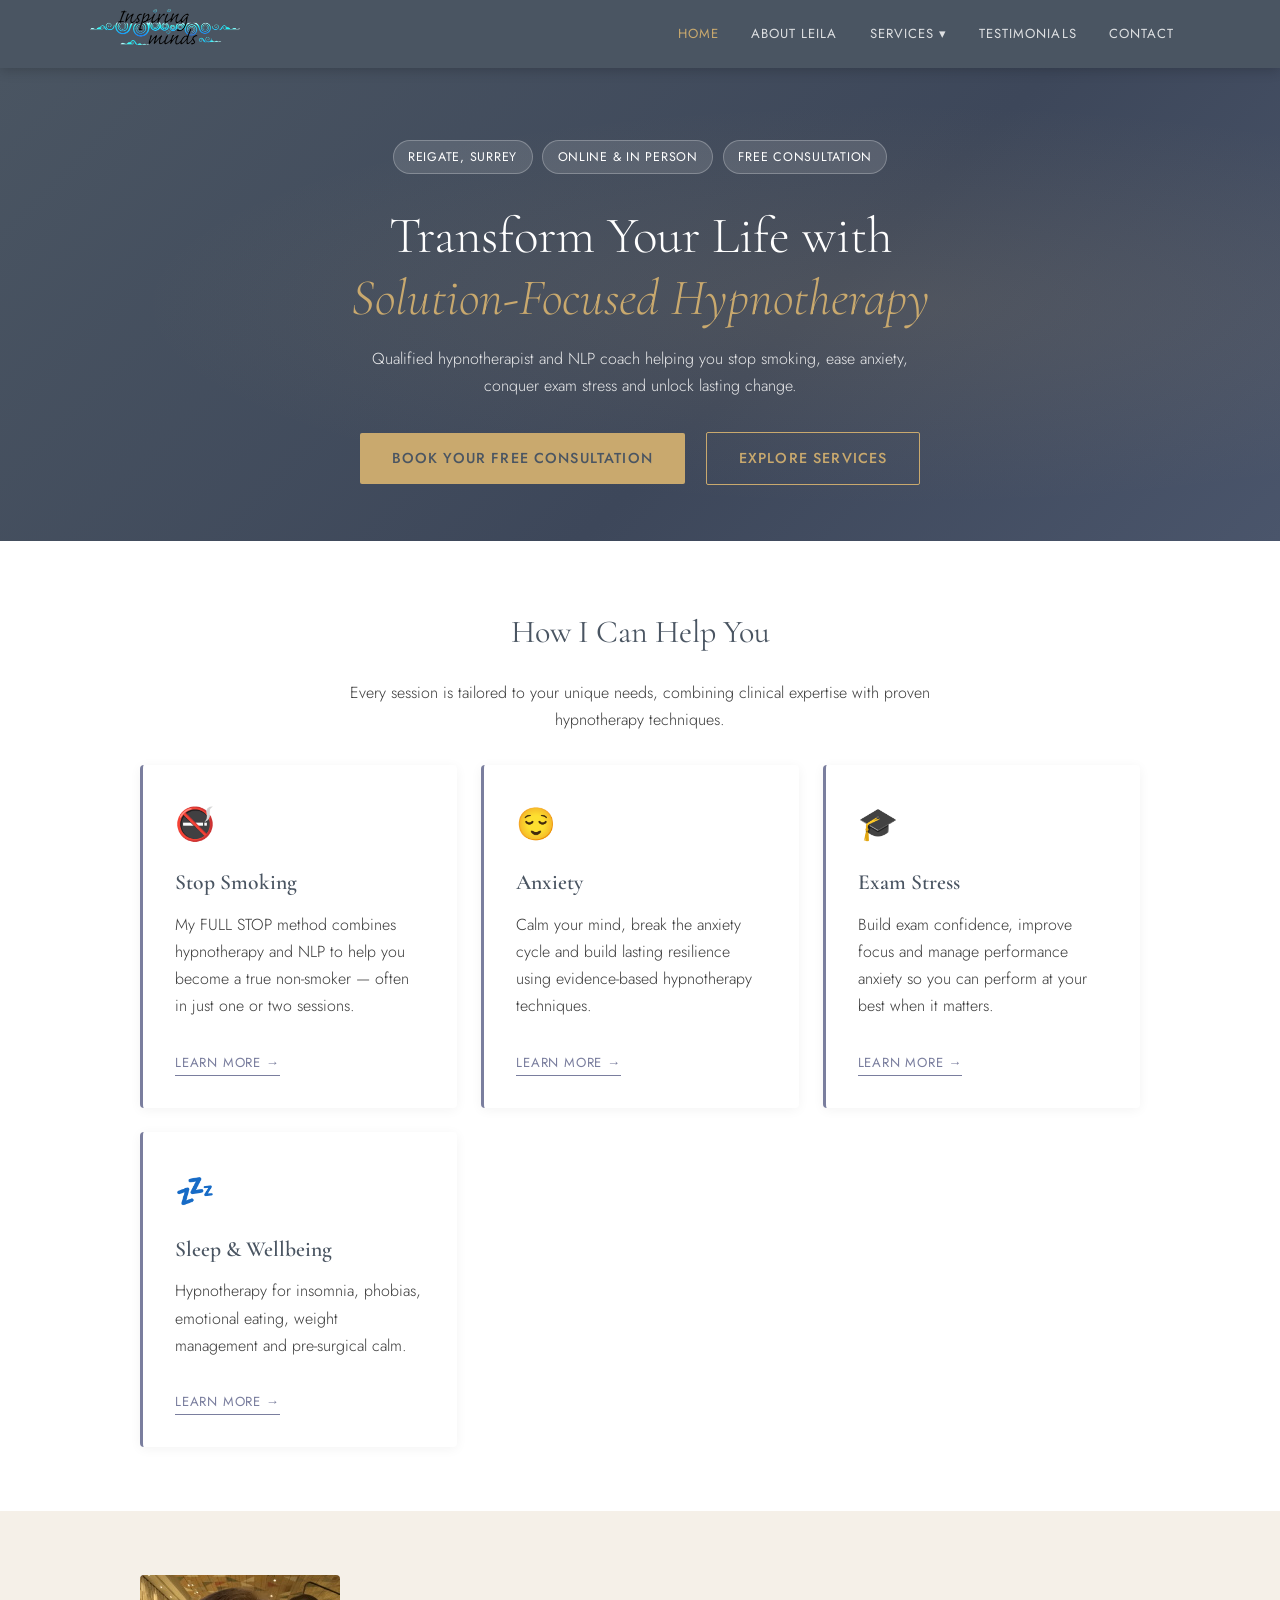
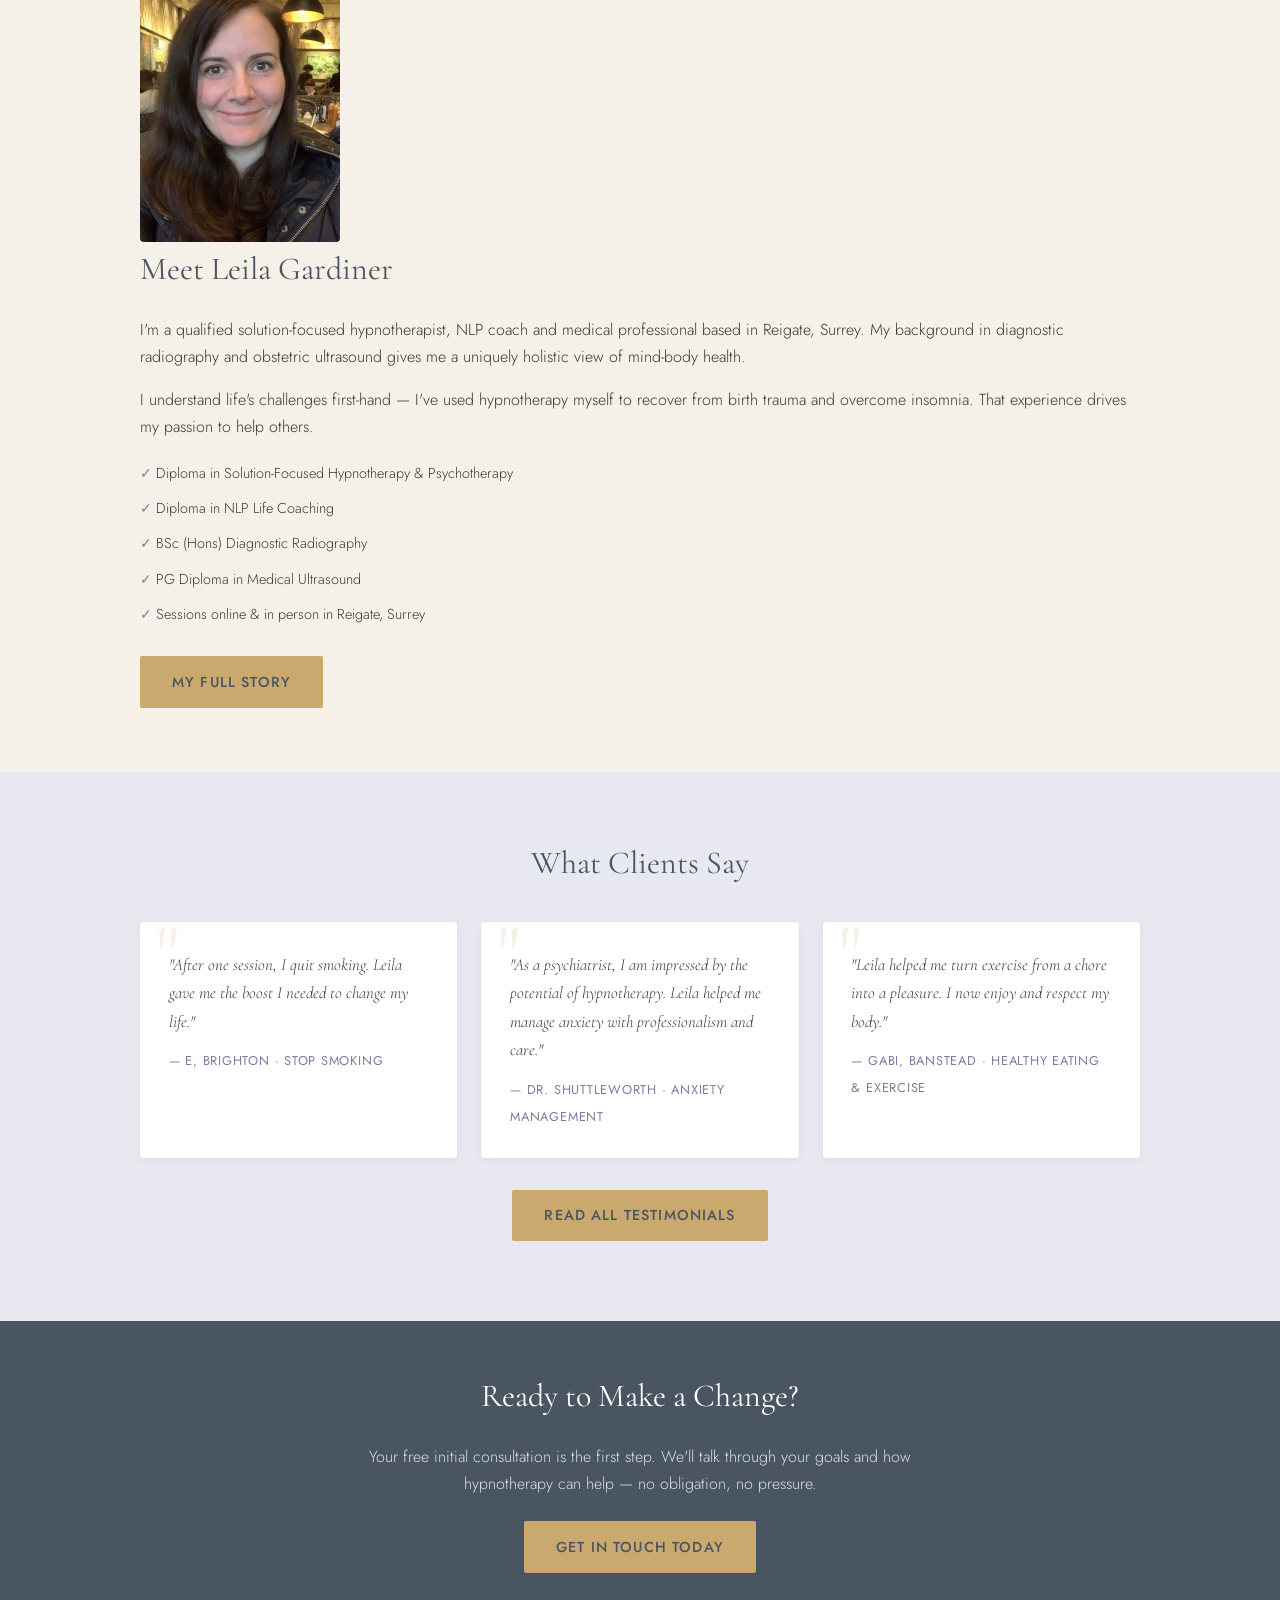
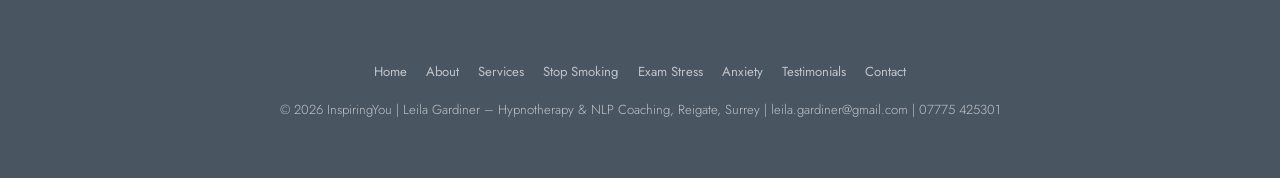
==== commit 7c280cbe: "Add files via upload" ====
--- a/index.html
+++ b/index.html
@@ -1,289 +1,184 @@
-
-<!DOCTYPE html>
-<html>
-
-<head>
-	<!-- Global site tag (gtag.js) - Google Analytics -->
-	<script async src="https://www.googletagmanager.com/gtag/js?id=UA-155885228-1"></script>
-	<script>
-		window.dataLayer = window.dataLayer || [];
-
-		function gtag() {
-			dataLayer.push(arguments);
-		}
-		gtag('js', new Date());
-
-		gtag('config', 'UA-155885228-1');
-	</script>
-	<title>Hypnotherapy & Coaching in Surrey | InspiringYou</title>
-	<meta name="keywords" content="Hypnotherapy and NLP coaching in Surrey, Qualified Hypnotherapist" />
-	<meta name="description" content="Leila Gardiner | Hypnotherapy and NLP coaching in Surrey" />
-	<!--<link rel="canonical" href="http://www.inspiringbirths.com/index.html" />-->
-	<meta name="google-site-verification" content="yc4Wg_N0QUei_A-9-5lQLFVDXHd3Ig4bgSWqh-mvE5M" />
-			<meta charset="UTF-8">
-		<meta http-equiv="Content-Type" content="text/html; charset=UTF-8" />
-		<meta name="viewport" content="width=device-width, initial-scale=1.0" />
-        <meta http-equiv="content-language" content="en-gb"/>
-		<meta name="robots" content="index, follow" />
-        <link rel="author" href="https://plus.google.com/115909290154891660033/"/>
-		<link href="bootstrap/css/bootstrap.min.css" rel="stylesheet" async />
-		<link href="https://fonts.googleapis.com/css?family=Cabin|Roboto&display=swap" rel="stylesheet">
-		<link href="style.css?v18" type="text/css" rel="stylesheet preload" as="style" async />
-		<link rel="shortcut icon" type="image/ico" href="images/favicon.png" />
-		<script src="https://ajax.googleapis.com/ajax/libs/jquery/1.11.0/jquery.min.js" type="text/javascript"></script>
-		
-</head>
-
-<body id="Bdy">
-	<div id="fb-root"></div>
-	<script type="text/javascript" async>
-		(function(d, s, id) {
-			var js, fjs = d.getElementsByTagName(s)[0];
-			if (d.getElementById(id)) return;
-			js = d.createElement(s);
-			js.id = id;
-			js.src = "//connect.facebook.net/en_GB/all.js#xfbml=1";
-			fjs.parentNode.insertBefore(js, fjs);
-		}(document, 'script', 'facebook-jssdk'));
-	</script>
-	<script type="text/javascript" src="js/jquery.easing.1.3.js" async></script>
-	<script type="text/javascript" src="js/jquery.imagesloaded.js" async></script>
-
-	<div id="myHeader" class="headerfull">
-	<div class="headerbackground">
-		<div class="">
-			<div class="title">
-				<nav class="navbar navbar-expand-lg navbar-light" role="navigation">
-					
-					<a class="navbar-brand" href="/"><img id="insplogo" src="images/inspiring_minds_logo-b.png" alt="Inspiring You Hypnotherapy" title="Inspiring You Hypnotherapy" /></a>
-				
-					<button class="navbar-toggler" type="button" data-toggle="collapse" data-target="#navbarSupportedContent" aria-controls="navbarSupportedContent" aria-expanded="false" aria-label="Toggle navigation">
-						<span class="sr-only">Toggle navigation</span>
-								<span class="icon-bar"></span>
-								<span class="icon-bar"></span>
-								<span class="icon-bar"></span>
-					</button>
-								
-					<div class="collapse navbar-collapse justify-content-md-end" id="navbarSupportedContent">
-						<ul class="navbar-nav">
-							<li class="nav-item " id="home"><a class="nav-link" href="index.html"><strong>Home</strong></a></li>	
-							<li class="nav-item "><a class="nav-link" href="about.html"><strong>About</strong></a></li>
-							<li class="nav-item "><a class="nav-link" href="hypnosis.html"><strong>Hypnotherapy Support</strong></a></li>
-							<!-- <li class="nav-item "><a class="nav-link" href="sessions.html"><strong>Sessions</strong></a></li>
-							<li class="nav-item "><a class="nav-link" href="products.html"><strong>Products</strong></a></li> -->
-							<li class="nav-item "><a class="nav-link" href="testimonials.html"><strong>Testimonials</strong></a></li>
-							<li class="nav-item "><a class="nav-link" href="contact.html"><strong>Contact</strong></a></li>
-						</ul>
-					</div>
-				</nav>
-			</div>
-		</div>
-	</div>
-</div>
-	<div class="setindex">
-		<div class="mainbackground">
-
-			<div class="ti1">
-				<div class="titleimage">
-				</div>
-			</div>
-
-			<div class="container">
-				<div class="row">
-
-					<div class="col-lg-12 col-md-12">
-
-						<h1>Hypnotherapy & Coaching in Surrey, UK</h1>
-
-						<p>Transform Your Life with Solution-Focused Hypnotherapy and NLP Coaching</p>
-<h3>Unlock the Power of Your Mind, Backed by Science</h3>
-Are you ready to make lasting changes and achieve your goals? Solution-Focused Hypnotherapy (SFH) and Neuro-Linguistic Programming (NLP) Coaching combine modern science with proven techniques to help you overcome challenges and create the life you desire.</p>
-
-<h3>Why Choose Solution-Focused Hypnotherapy and NLP Coaching?</h3>
-<ul>
-<li>Personal Experience: I’ve personally used hypnotherapy to overcome birth trauma and chronic insomnia, giving me first-hand insight into its transformative power.</li>
-
-<li>Medical Expertise: As a trained sonographer and radiographer, I bring a deep understanding of the human body to hypnotherapy, offering a uniquely holistic approach.</li>
-
-<li>Evidence-Based: Grounded in neuroscience and positive psychology. Studies such as Spiegel et al. (2016) highlight hypnosis's ability to alter brain connectivity for stress reduction, while Bannink (2012) supports solution-focused techniques as effective in reducing anxiety and depression.</li>
-
-<li>Empowering: Take control of your thoughts and habits.</li>
-
-<li>Personalised: Tailored strategies to meet your unique needs.</li>
-</ul>
-<h3>How It Works</h3>
-<ol>
-<li>Relaxation: Hypnosis induces a calm, focused state, opening your mind to positive change.</li>
-
-<li>Goal Setting: Together, we identify your aspirations and actionable steps to achieve them.</li>
-
-<li>Rewiring Your Brain: Strengthen new, healthier thought patterns using neuroplasticity, as demonstrated in studies like Tang et al. (2015).</li>
-
-<li>Mind Mastery: NLP techniques reframe limiting beliefs, enabling transformative growth.</li>
-</ol>
-<h3>Proven Benefits</h3>
-<ul>
-<li>Reduce stress and anxiety</li>
-
-<li>Improve sleep</li>
-
-<li>Boost confidence</li>
-
-<li>Overcome fears and phobias</li>
-
-<li>Enhance focus and performance</li>
-
-<li>Reprogramme limiting beliefs</li>
-</ul>
-
-<h3>Success Stories</h3>
-<p>Healthy Eating & Exercise: "Leila helped me turn exercise from a chore into a pleasure. Her techniques are like planting seeds of positivity that grow stronger every day. I now enjoy and respect my body." – Gabi, Banstead</p>
-
-<p>Anxiety Management: "As a psychiatrist, I am impressed by the potential of hypnotherapy. Leila helped me manage anxiety with professionalism and care." – Dr. Shuttleworth</p>
-
-<p>Overcoming Fussy Eating: "Leila’s hypnotherapy helped me break psychological barriers and try new foods. I now feel calm, open, and ready for change." – Rose, Reigate</p>
-
-<p>Stop Smoking: "After one session, I quit smoking. Leila gave me the boost I needed to change my life." – E, Brighton</p>
-
-<p>Pre-Surgery Calm: "Leila’s techniques prepared me mentally and emotionally for surgery, helping me stay calm and focused." – C. Harding, Ewell</p>
-
-<p>Child’s Bedwetting: "Leila’s calm approach gave my son confidence. He now stays dry at night, and his pride is priceless." – Mum of 2, Redhill</p>
-
-<h3>A Unique Perspective</h3>
-<p>I understand how overwhelming life’s challenges can feel because I’ve been there. Using hypnotherapy, I overcame the debilitating effects of birth trauma and insomnia, regaining control and peace in my life. This experience fuels my passion to help others achieve the same transformation.</p>
-
-<p>As a medical professional, I integrate clinical knowledge with therapeutic techniques to deliver a comprehensive approach to mental and physical well-being.</p>
-
-<h3>Start Your Transformation Today</h3>
-Take the first step towards a healthier, happier life. Book your free consultation and discover how Solution-Focused Hypnotherapy and NLP Coaching can work for you.
-
-<a href="contact.html">Book Your Free Consultation Now</a>
-					</div>
-				</div>
-			</div>
-		</div>
-		<div id="section3">
-			<div class="container">
-				<h2>About Leila</h2>
-				<div class="row">
-					<div class="col-lg-12 col-md-12">
-						<img src="images/leila-200.jpg" width="200px" style="clip-path: circle(100px at 50% 40%);margin-right:20px" alt="Leila Gardiner" />
-					</div>
-					<div class="col-lg-12 col-md-12">
-
-						<p>Hi, I’m Leila.</p>
-						<p>My father was a lifelong packet-a-day smoker. Remarkably, he stopped smoking 
-						and stayed a true non-smoker for the last decade of his life—he sadly passed away in March 2023.</p> 
-
-						<p>My unique FULL STOP smoking cessation method carries on his legacy, to show anyone can quit smoking.
-
-						<p>Enhance your life. Improve your health and wealth by using the power of self-hypnosis, guided solution-focused hypnotherapy, 
-						and NLP coaching.</p>
-
-						<p>Facing your addiction is the first step to awakening your greatest potential.</p>
-						<a href="about.html"><span class="buttonwhite">My Story</span></a>
-					</div>
-				</div>
-			</div>
-		</div>
-	</div>
-
-			<!-- <div class="container">
-			<div class="row">
-				<div class="col-lg-12 col-md-12">
-					<p><center>Your health. Your choice.</center></p>
-					<p><center>Choose a smoke free life.</center></p>
-					<p><center>Embrace the power of NPL coaching and Solution-focused Hypnotherapy to quit smoking for good.</p>
-					<p><center>Embrace the FULL STOP method.</center></p>
-					<center><a href="StopSmoking.html">Learn more</a></center>
-				</div>
-			</div>
-		</div> -->
-		<div class="socialnetworks" >
-			<div>
-				<a href="http://www.twitter.com/inspiringbirths" target="_blank"><img src="images/twitter2.png" alt="Join InspiringBirths at Twitter" width="32" height="32" /></a>
-				<a href="https://www.facebook.com/InspiringBirthsBabyCalmSurrey/" target="_blank"><img src="images/facebook2.png" width="32" height="32" alt="Join InspiringBirths at Facebook" /></a>
-				<div class="fb-like" data-href="https://www.facebook.com/InspiringBirthsBabyCalmSurrey" data-send="false" data-layout="button_count" data-width="50" data-show-faces="false" data-font="lucida grande"></div>
-			</div>
-		</div>
-		<div class="footer">
-			<center><div>© 2026 InspiringYou | Hypnotherapy in Surrey, UK</div></center>
-			
-
-				<!-- Start of StatCounter Code -->
-				<font style="padding-left:70%">
-				<script type="text/javascript">
-				    var sc_project = 5365747;
-				    var sc_invisible = 1;
-				    var sc_partition = 54;
-				    var sc_click_stat = 1;
-				    var sc_security = "ed74ef6d";
-				    var sc_text = 2; 
-				</script>
-
-				<script type="text/javascript"
-				src="http://www.statcounter.com/counter/counter.js"></script><noscript><div
-				class="statcounter"><a title="wordpress statistics"
-				href="http://www.statcounter.com/wordpress.com/"
-				target="_blank"><img class="statcounter"
-				src="http://c.statcounter.com/5365747/0/ed74ef6d/0/"
-				alt="wordpress statistics" /></a></div></noscript>
-				<!-- End of StatCounter Code -->
-				</font>
-                
-                <div style="display:none;"><a href="http://www.alexa.com/siteinfo/www.inspiringbirths.com"><script type='text/javascript' language='JavaScript' src='http://xslt.alexa.com/site_stats/js/s/a?url=www.inspiringbirths.com'></script></a></div>
-        </div>
-		<script src="bootstrap/js/bootstrap.min.js" async></script>
-		
-		<script type="text/javascript" async>
-			$(function() {
-			  $('a[href*=#]:not([href=#])').click(function() {
-				if (location.pathname.replace(/^\//,'') == this.pathname.replace(/^\//,'') 
-			&& location.hostname == this.hostname) {
-
-				  var target = $(this.hash);
-				  target = target.length ? target : $('[name=' + this.hash.slice(1) +']');
-				  if (target.length) {
-					$('html,body').animate({
-					  scrollTop: target.offset().top - 60 //offsets for fixed header
-					}, 1000);
-					return false;
-				  }
-				}
-			  });
-			  //Executed on page load with URL containing an anchor tag.
-			  if($(location.href.split("#")[1])) {
-				  var target = $('#'+location.href.split("#")[1]);
-				  if (target.length) {
-					$('html,body').animate({
-					  scrollTop: target.offset().top - 60 //offset height of header here too.
-					}, 1000);
-					return false;
-				  }
-				}
-			});
-
-			window.onscroll = function() {myFunction()};
-
-			// Get the header
-			var header = document.getElementById("myHeader");
-
-			// Get the offset position of the navbar
-			var sticky = header.offsetTop;
-
-			// Add the sticky class to the header when you reach its scroll position. Remove "sticky" when you leave the scroll position
-			function myFunction() {
-			if (window.pageYOffset - 420 > sticky) {
-				header.classList.remove("headerfull");
-				header.classList.add("headerfullsticky");
-			} else {
-				header.classList.add("headerfull");
-				header.classList.remove("headerfullsticky");
-			}
-			}
-		</script>
-	</body>
-
-
-
-</html>+<!DOCTYPE html>
+<html lang="en">
+<head>
+  <meta charset="UTF-8">
+  <meta name="viewport" content="width=device-width, initial-scale=1.0">
+  <title>Hypnotherapy Surrey | Stop Smoking, Anxiety, Exam Stress | InspiringYou</title>
+  <meta name="description" content="Leila Gardiner – Solution-Focused Hypnotherapist & NLP Coach in Reigate, Surrey. Helping you stop smoking, manage anxiety, reduce exam stress and transform your life. Book a free consultation today.">
+  <meta name="keywords" content="hypnotherapy Surrey, hypnotherapist Reigate, stop smoking hypnotherapy, anxiety hypnotherapy Surrey, exam stress hypnotherapy, NLP coach Surrey, solution focused hypnotherapy">
+  <meta name="robots" content="index, follow">
+  <meta name="author" content="Leila Gardiner">
+  <link rel="canonical" href="https://www.inspiringyou.uk/index.html">
+  <!-- Open Graph -->
+  <meta property="og:title" content="Hypnotherapy Surrey | InspiringYou – Leila Gardiner">
+  <meta property="og:description" content="Solution-focused hypnotherapy and NLP coaching in Reigate, Surrey. Stop smoking, ease anxiety, ace exams. Book your free consultation.">
+  <meta property="og:url" content="https://www.inspiringyou.uk/">
+  <meta property="og:type" content="website">
+  <!-- Schema.org LocalBusiness -->
+  <script type="application/ld+json">
+  {
+    "@context":"https://schema.org",
+    "@type":"LocalBusiness",
+    "name":"InspiringYou Hypnotherapy",
+    "description":"Solution-focused hypnotherapy and NLP coaching in Surrey. Specialising in stop smoking, anxiety, exam stress, confidence and wellbeing.",
+    "url":"https://www.inspiringyou.uk",
+    "telephone":"07775425301",
+    "email":"leila.gardiner@gmail.com",
+    "address":{"@type":"PostalAddress","addressLocality":"Reigate","addressRegion":"Surrey","addressCountry":"GB"},
+    "geo":{"@type":"GeoCoordinates","latitude":51.2362,"longitude":-0.2030},
+    "areaServed":["Reigate","Redhill","Banstead","Dorking","Epsom","Croydon","Surrey","London"],
+    "priceRange":"££",
+    "openingHours":"Mo-Fr 09:00-18:00",
+    "sameAs":["https://www.facebook.com/InspiringBirthsBabyCalmSurrey/","https://twitter.com/inspiringbirths"]
+  }
+  </script>
+  <link rel="preconnect" href="https://fonts.googleapis.com">
+  <link rel="preconnect" href="https://fonts.gstatic.com" crossorigin>
+  <link href="https://fonts.googleapis.com/css2?family=Cormorant+Garamond:ital,wght@0,300;0,400;0,600;1,300;1,400&family=Jost:wght@300;400;500&display=swap" rel="stylesheet">
+  <link rel="stylesheet" href="style.css">
+</head>
+<body>
+
+<nav>
+  <div class="nav-inner">
+    <a href="index.html" class="nav-logo"><img id="insplogo" src="images/inspiring_minds_logo-b.png" alt="Inspiring You Hypnotherapy" title="Inspiring You Hypnotherapy" /></a>
+    <button class="hamburger" onclick="this.nextElementSibling.classList.toggle('open')" aria-label="Menu">
+      <span></span><span></span><span></span>
+    </button>
+    <ul class="nav-links">
+      <li><a href="index.html" class="active">Home</a></li>
+      <li><a href="about.html">About Leila</a></li>
+      <li class="dropdown">
+        <a href="hypnosis.html">Services ▾</a>
+        <ul class="dropdown-menu">
+          <li><a href="hypnosis.html">All Hypnotherapy</a></li>
+          <li><a href="stop-smoking.html">Stop Smoking</a></li>
+          <li><a href="exam-stress.html">Exam Stress</a></li>
+          <li><a href="anxiety.html">Anxiety</a></li>
+        </ul>
+      </li>
+      <li><a href="testimonials.html">Testimonials</a></li>
+      <li><a href="contact.html">Contact</a></li>
+    </ul>
+  </div>
+</nav>
+
+<header class="hero">
+  <div class="hero-inner">
+    <div class="hero-badges">
+      <span class="badge">Reigate, Surrey</span>
+      <span class="badge">Online &amp; In Person</span>
+      <span class="badge">Free Consultation</span>
+    </div>
+    <h1>Transform Your Life with<br><em>Solution-Focused Hypnotherapy</em></h1>
+    <p>Qualified hypnotherapist and NLP coach helping you stop smoking, ease anxiety, conquer exam stress and unlock lasting change.</p>
+    <a href="contact.html" class="btn">Book Your Free Consultation</a>
+    <a href="hypnosis.html" class="btn btn-outline">Explore Services</a>
+  </div>
+</header>
+
+<!-- Services -->
+<section style="background:#fff;">
+  <div class="section-inner">
+    <h2 style="text-align:center;">How I Can Help You</h2>
+    <p style="text-align:center;max-width:600px;margin:0 auto 1rem;">Every session is tailored to your unique needs, combining clinical expertise with proven hypnotherapy techniques.</p>
+    <div class="cards">
+      <div class="card">
+        <div class="card-icon">🚭</div>
+        <h3>Stop Smoking</h3>
+        <p>My FULL STOP method combines hypnotherapy and NLP to help you become a true non-smoker — often in just one or two sessions.</p>
+        <a href="stop-smoking.html" class="card-link">Learn more →</a>
+      </div>
+      <div class="card">
+        <div class="card-icon">😌</div>
+        <h3>Anxiety</h3>
+        <p>Calm your mind, break the anxiety cycle and build lasting resilience using evidence-based hypnotherapy techniques.</p>
+        <a href="anxiety.html" class="card-link">Learn more →</a>
+      </div>
+      <div class="card">
+        <div class="card-icon">🎓</div>
+        <h3>Exam Stress</h3>
+        <p>Build exam confidence, improve focus and manage performance anxiety so you can perform at your best when it matters.</p>
+        <a href="exam-stress.html" class="card-link">Learn more →</a>
+      </div>
+      <div class="card">
+        <div class="card-icon">💤</div>
+        <h3>Sleep &amp; Wellbeing</h3>
+        <p>Hypnotherapy for insomnia, phobias, emotional eating, weight management and pre-surgical calm.</p>
+        <a href="hypnosis.html" class="card-link">Learn more →</a>
+      </div>
+    </div>
+  </div>
+</section>
+
+<!-- About strip -->
+<section>
+  <div class="section-inner">
+    <div class="about-strip">
+      <div>
+        <img src="images/leila-200.jpg" alt="Leila Gardiner – Hypnotherapist Surrey" class="about-img">
+      </div>
+      <div>
+        <h2>Meet Leila Gardiner</h2>
+        <p>I'm a qualified solution-focused hypnotherapist, NLP coach and medical professional based in Reigate, Surrey. My background in diagnostic radiography and obstetric ultrasound gives me a uniquely holistic view of mind-body health.</p>
+        <p>I understand life's challenges first-hand — I've used hypnotherapy myself to recover from birth trauma and overcome insomnia. That experience drives my passion to help others.</p>
+        <ul class="creds">
+          <li>Diploma in Solution-Focused Hypnotherapy &amp; Psychotherapy</li>
+          <li>Diploma in NLP Life Coaching</li>
+          <li>BSc (Hons) Diagnostic Radiography</li>
+          <li>PG Diploma in Medical Ultrasound</li>
+          <li>Sessions online &amp; in person in Reigate, Surrey</li>
+        </ul>
+        <a href="about.html" class="btn" style="margin-top:1.5rem;display:inline-block;">My Full Story</a>
+      </div>
+    </div>
+  </div>
+</section>
+
+<!-- Testimonials -->
+<section style="background:var(--light-sage);">
+  <div class="section-inner">
+    <h2 style="text-align:center;">What Clients Say</h2>
+    <div class="testimonials-grid">
+      <div class="tcard">
+        <p>"After one session, I quit smoking. Leila gave me the boost I needed to change my life."</p>
+        <cite>— E, Brighton · Stop Smoking</cite>
+      </div>
+      <div class="tcard">
+        <p>"As a psychiatrist, I am impressed by the potential of hypnotherapy. Leila helped me manage anxiety with professionalism and care."</p>
+        <cite>— Dr. Shuttleworth · Anxiety Management</cite>
+      </div>
+      <div class="tcard">
+        <p>"Leila helped me turn exercise from a chore into a pleasure. I now enjoy and respect my body."</p>
+        <cite>— Gabi, Banstead · Healthy Eating &amp; Exercise</cite>
+      </div>
+    </div>
+    <p style="text-align:center;margin-top:2rem;"><a href="testimonials.html" class="btn">Read All Testimonials</a></p>
+  </div>
+</section>
+
+<!-- CTA strip -->
+<div class="strip">
+  <div class="section-inner">
+    <h2>Ready to Make a Change?</h2>
+    <p>Your free initial consultation is the first step. We'll talk through your goals and how hypnotherapy can help — no obligation, no pressure.</p>
+    <a href="contact.html" class="btn">Get in Touch Today</a>
+  </div>
+</div>
+
+<footer>
+  <div class="footer-links">
+    <a href="index.html">Home</a>
+    <a href="about.html">About</a>
+    <a href="hypnosis.html">Services</a>
+    <a href="stop-smoking.html">Stop Smoking</a>
+    <a href="exam-stress.html">Exam Stress</a>
+    <a href="anxiety.html">Anxiety</a>
+    <a href="testimonials.html">Testimonials</a>
+    <a href="contact.html">Contact</a>
+  </div>
+  <p>© 2026 InspiringYou | Leila Gardiner – Hypnotherapy &amp; NLP Coaching, Reigate, Surrey | <a href="mailto:leila.gardiner@gmail.com">leila.gardiner@gmail.com</a> | <a href="tel:07775425301">07775 425301</a></p>
+</footer>
+
+</body>
+</html>
--- a/style.css
+++ b/style.css
@@ -1,2266 +1,599 @@
-
-@keyframes slidy {
-0% { left: 0%; }
-20% { left: 0%; }
-25% { left: -100%; }
-45% { left: -100%; }
-50% { left: -200%; }
-70% { left: -200%; }
-75% { left: -300%; }
-95% { left: -300%; }
-100% { left: -400%; }
-}
-
 :root {
-    --top-color:#FFF;
-    --top-color-focus:#EEE;
-    --top-color-text:#000;
-    --second-bg-color: #FFF;
-    --second-bg-color-focus: #EEE;
-    --second-bg-color-text: #444;
-    --button-color1: #8e1266;
-    --button-color1-focus: #ac4c8d;
-    --button-color2:#DDD0BF;
-    --button-color2-focus:#E4D9CD;
-    --readmore:#4C969F;
-    --readmore-focus:#4FADB9;
-    --readmore-text:#FFF;
-    --link-color:#4C969F;
-    --highlight-text:#D57FA3;
-    --quote-color:#C77;
-    --text-color1: #A0867E;
-  }
-
-div#slider { overflow: hidden; }
-div#slider figure div { width: 20%; float: left; }
-div#slider figure { 
-  position: relative;
-  width: 500%;
-  margin: 0;
-  left: 0;
-  text-align: left;
-  font-size: 0;
-  animation: 20s slidy infinite; 
-}
-
-.lastspace
-{
-	background-color:red;
-	color:white;
-	text-align:center;
-	padding:2px;
-}
-
-.lastspace > div
-{
-	border:1px solid white;
-	padding:10px;
-}
-
-.lastspace a, .lastspace a:visited, .lastspace a:link
-{
-	color:white;
-	padding:10px;
-}
-
-.tech-slideshow {
-  height: 200px;
-  max-width: 100%;
-  margin: 0 auto;
-  position: relative;
-  overflow: hidden;
-  transform: translate3d(0, 0, 0);
-}
-
-.tech-slideshow > div {
-  height: 200px;
-  width: 2526px;
-  position: absolute;
-  top: 0;
-  left: 0;
-  height: 100%;
-  transform: translate3d(0, 0, 0);
-}
-.tech-slideshow  > div {
-  animation: moveSlideshow 12s linear infinite;
-}
-
-@keyframes moveSlideshow {
-  100% { 
-    transform: translateX(-66.6666%);  
-  }
-}
-
-.list li
-{
-	display:inline;
-	padding-right:8px;
-}
-
-.list h4
-{
-	margin-top:30px;
-}
-
-.cb
-{
-    clear: both;
-}
-
-.ib
-{
-	display:inline-block;
-}
-
-.circularimage
-{
-	clip-path: circle(50% at center);	
-}
-
-.button1
-{
-    border-radius: 5px;
-    /* background: #db36a4; */
-    color: white;
-    background:var( --button-color1);
-    color:White;
-    padding:10px;
-    border:0px solid red;
-    border-radius:4px;
-}
-.button1:hover
-{
-    background:var(--button-color1-focus);
-}
-input, textarea
-{
-    background-color: transparent;
-    border-width: 1px;
-    border-color: #ddd;
-}
-form input
-{
-    background: white;
-    border: 0px;
-}
-
-a img
-{
-    border: 0px solid black;
-}
-
-sup
-{
-    vertical-align: baseline;
-    position: relative;
-    z-index: 0;
-    bottom: .33em;
-}
-ul
-{
-    list-style-type: none;
-    padding-left: 0px;
-    margin: 0px;
-    list-style-image: url(images/bullet_point.png);
-}
-ol
-{
-    padding-left: 25px;
-}
-h1
-{
-    padding-left: 5px;
-    text-align: center;
-    font-size:200%;
-    font-style: normal;
-    letter-spacing: -1px !important;
-    color:var(--top-color-text) !important;
-}
-h2
-{
-    font-size:180%;
-    background-position: 0% 0%;
-    padding-top: 8px;
-    padding-bottom: 8px;
-}
-h3
-{
-    font-size:130%;
-    font-weight: bold;
-    padding-top: 8px;
-}
-h4
-{
-    font-size:120%;
-}
-h5
-{
-	font-weight:bold !important;
-	background:var(--button-color2) !important;
-	color:#FFF !important;
-	padding:10px 0px;
-	border-radius:4px;
-}
-h6
-{
-	font-size:130%;
-    text-align: left;
-    padding-top: 5px;
-    margin-bottom: 5px;
-    margin-top: 10px;
-    /* color:#555;
-	font-weight:bold; */
-}
-
-.ib_show_small
-{
-	display:none;
-}
-
-.ib_hide_small
-{
-	display:block;
-}
-
-a:link
-{
-    color: var(--link-color);
-}
-a:webkit-any-link
-{
-    color: var(--link-color);
-    text-decoration: underline;
-}
-a:visited
-{
-    color: var(--link-color);
-}
-a:hover
-{
-    color: var(--readmore-focus);
-	transition-property: all;
-    transition-duration: 0.25s;
-    transition-timing-function: initial;
-    transition-delay: initial;
-}
-
-#datetable
-{
-	width:100%;
-}
-
-#datetable td
-{
-		padding:5px !important;
-}
-
-#service_slider
-{
-	margin-top:10px;
-}
-
-.dimbackground
-{
-	border-radius:5px;
-}
-
-.mainbackground
-{
-	-webkit-background-size: cover;
-	-moz-background-size: cover;
-	-o-background-size: cover;
-	background-size: cover;
-}
-
-.mainbackground>div, .relaxbackground>div, .therapybackground>div
-{
-	/*background:rgba(255,255,255,0.5);*/
-	/*padding:0px;*/
-	/*padding-top:0px;
-	padding-bottom:0px;*/
-    margin-bottom:10px;
-}
-
-
-
-.relaxbackground
-{
-	background: url(images/ocean-828774_1920.jpg) no-repeat top center fixed; 
-	-webkit-background-size: cover;
-	-moz-background-size: cover;
-	-o-background-size: cover;
-	background-size: cover;
-}
-
-.therapybackground
-{
-	background: url(images/pier-407252_1920.jpg) no-repeat top center fixed; 
-	-webkit-background-size: cover;
-	-moz-background-size: cover;
-	-o-background-size: cover;
-	background-size: cover;
-}
-
-body
-{
-    /*background: url(images/webbackground.jpg);
-	background-repeat: no-repeat;*/
-    border: 0px;
-    margin: 0px;
-    height: 95%;
-    font-family: Montserrat, 'Cabin', Karla, Arial, Verdana,Calibri,Georgia;
-    color: var(--text-color1)
-}
-.bodyBorder
-{
-    margin-left: auto;
-    margin-right: auto;
-    min-height: 100%;
-    height: auto !important;
-    height: 96%;
-    padding-top: 40px;
-}
-.headerfull
-{
-	position:fixed;
-	left:0;
+  --sage:#7a7e9e;
+  --deep:#4a5562;
+  --warm:#f5f0e8;
+  --gold:#c9a96e;
+  --text:#3a3a3a;
+  --light-sage:#e8e9f0;
+  --grad1:#3d475a;
+  --grad2:#4a556b;
+}
+
+* {
+  margin:0;
+  padding:0;
+  box-sizing:border-box;
+}
+
+body {
+  font-family:'Jost',sans-serif;
+  color:var(--text);
+  background:var(--warm);
+  line-height:1.7;
+}
+
+a {
+  color:var(--sage);
+  text-decoration:none;
+}
+a:hover {
+  color:var(--deep);
+}
+
+/* NAVIGATION */
+nav {
+  background:var(--deep);
+  padding:0 2rem;
+  position:sticky;
+  top:0;
+  z-index:100;
+  box-shadow:0 2px 12px rgba(0,0,0,.2);
+}
+
+.nav-inner {
+  max-width:1100px;
+  margin:0 auto;
+  display:flex;
+  align-items:center;
+  justify-content:space-between;
+  height:68px;
+}
+
+.nav-logo {
+  font-family:'Cormorant Garamond',serif;
+  font-size:1.5rem;
+  color:#fff;
+  letter-spacing:.04em;
+  font-weight:300;
+}
+.nav-logo span {
+  color:var(--gold);
+}
+
+.nav-logo img{
+	width:150px;
+}
+
+.nav-links {
+  display:flex;
+  gap:0;
+  list-style:none;
+}
+
+.nav-links li a {
+  color:rgba(255,255,255,.82);
+  font-size:.82rem;
+  font-weight:400;
+  letter-spacing:.08em;
+  text-transform:uppercase;
+  padding:.5rem 1rem;
+  transition:color .2s;
+  display:block;
+}
+.nav-links li a:hover,
+.nav-links li a.active {
+  color:var(--gold);
+}
+
+.nav-links .dropdown {
+  position:relative;
+}
+
+.nav-links .dropdown-menu {
+  display:none;
+  position:absolute;
+  top:100%;
+  left:0;
+  background:var(--deep);
+  min-width:220px;
+  border-top:2px solid var(--gold);
+  box-shadow:0 8px 20px rgba(0,0,0,.3);
+}
+
+.nav-links .dropdown:hover .dropdown-menu {
+  display:block;
+}
+
+.nav-links .dropdown-menu li a {
+  padding:.65rem 1.2rem;
+  font-size:.8rem;
+}
+
+.hamburger {
+  display:none;
+  background:none;
+  border:none;
+  cursor:pointer;
+  flex-direction:column;
+  gap:5px;
+}
+.hamburger span {
+  width:24px;
+  height:2px;
+  background:#fff;
+  display:block;
+}
+
+/* HERO */
+.hero {
+  background:linear-gradient(135deg,var(--deep) 0%,var(--grad1) 60%,var(--grad2) 100%);
+  color:#fff;
+  padding:4.5rem 2rem 3.5rem;
+  text-align:center;
+  position:relative;
+  overflow:hidden;
+}
+.hero::before {
+  content:'';
+  position:absolute;
+  inset:0;
+  background:radial-gradient(ellipse at 70% 50%,rgba(201,169,110,.12) 0%,transparent 60%);
+}
+
+.hero-inner {
+  max-width:760px;
+  margin:0 auto;
+  position:relative;
+}
+
+.hero h1 {
+  font-family:'Cormorant Garamond',serif;
+  font-size:clamp(2rem,4.5vw,3.2rem);
+  font-weight:300;
+  line-height:1.2;
+  margin-bottom:1rem;
+}
+.hero h1 em {
+  font-style:italic;
+  color:var(--gold);
+}
+
+.hero p {
+  font-size:1rem;
+  font-weight:300;
+  opacity:.88;
+  max-width:560px;
+  margin:0 auto 2rem;
+}
+
+/* HERO BADGES */
+.hero-badges {
+  display:flex;
+  flex-wrap:wrap;
+  justify-content:center;
+  gap:.6rem;
+  margin-bottom:2rem;
+}
+.badge {
+  background:rgba(255,255,255,.12);
+  border:1px solid rgba(255,255,255,.25);
+  padding:.35rem .9rem;
+  border-radius:20px;
+  font-size:.78rem;
+  letter-spacing:.06em;
+  text-transform:uppercase;
+}
+
+/* BUTTONS */
+.btn {
+  display:inline-block;
+  background:var(--gold);
+  color:var(--deep);
+  padding:.85rem 2rem;
+  font-family:'Jost',sans-serif;
+  font-weight:500;
+  font-size:.9rem;
+  letter-spacing:.08em;
+  text-transform:uppercase;
+  border-radius:2px;
+  transition:background .2s,transform .1s;
+}
+.btn:hover {
+  background:#d4b47e;
+  color:var(--deep);
+  transform:translateY(-1px);
+}
+
+.btn-outline {
+  background:transparent;
+  border:1.5px solid var(--gold);
+  color:var(--gold);
+  margin-left:1rem;
+}
+.btn-outline:hover {
+  background:var(--gold);
+  color:var(--deep);
+}
+
+/* BREADCRUMB */
+.breadcrumb {
+  background:var(--light-sage);
+  padding:.7rem 2rem;
+  font-size:.8rem;
+}
+.breadcrumb .bc {
+  max-width:1000px;
+  margin:0 auto;
+}
+.breadcrumb a {
+  color:var(--sage);
+}
+
+section {
+  padding:4rem 2rem;
+}
+.section-inner {
+  max-width:1000px;
+  margin:0 auto;
+}
+
+h2 {
+  font-family:'Cormorant Garamond',serif;
+  font-size:2rem;
+  font-weight:400;
+  color:var(--deep);
+  margin-bottom:1.2rem;
+}
+h3 {
+  font-family:'Cormorant Garamond',serif;
+  font-size:1.35rem;
+  font-weight:600;
+  color:var(--deep);
+  margin-bottom:.6rem;
+}
+
+p {
+  margin-bottom:1rem;
+  font-weight:300;
+}
+
+/* TWO COLUMN */
+.two-col {
+  display:grid;
+  grid-template-columns:1fr 1fr;
+  gap:3rem;
+  align-items:start;
+}
+
+/* ABOUT IMAGE */
+.about-img {
+  width:200px;
+  border-radius:4px;
+  display:block;
+  flex-shrink:0;
+}
+
+/* QUAL LIST */
+.qual-list {
+  list-style:none;
+  margin:1rem 0;
+}
+.qual-list li {
+  padding:.45rem 0;
+  border-bottom:1px solid #e0dbd2;
+  font-weight:300;
+  font-size:.92rem;
+}
+.qual-list li::before {
+  content:'✓  ';
+  color:var(--sage);
+  font-weight:500;
+}
+
+/* CARDS */
+.cards {
+  display:grid;
+  grid-template-columns:repeat(auto-fit,minmax(260px,1fr));
+  gap:1.5rem;
+  margin-top:2rem;
+}
+
+.card {
+  background:#fff;
+  border-radius:4px;
+  padding:2rem;
+  border-left:3px solid var(--sage);
+  box-shadow:0 2px 12px rgba(0,0,0,.05);
+  transition:transform .2s,box-shadow .2s;
+}
+.card:hover {
+  transform:translateY(-3px);
+  box-shadow:0 6px 20px rgba(0,0,0,.1);
+}
+.card-icon {
+  font-size:2rem;
+  margin-bottom:.8rem;
+}
+.card a.card-link {
+  display:inline-block;
+  margin-top:1rem;
+  font-size:.82rem;
+  letter-spacing:.06em;
+  text-transform:uppercase;
+  color:var(--sage);
+  border-bottom:1px solid var(--sage);
+  padding-bottom:1px;
+}
+
+/* TGRID (RESTORED) */
+.tgrid {
+  display:grid;
+  grid-template-columns:repeat(auto-fit,minmax(300px,1fr));
+  gap:1.5rem;
+  margin-top:1.5rem;
+}
+
+/* TESTIMONIALS */
+.testimonials-grid {
+  display:grid;
+  grid-template-columns:repeat(auto-fit,minmax(280px,1fr));
+  gap:1.5rem;
+  margin-top:2rem;
+}
+
+.tcard {
+  background:#fff;
+  padding:1.8rem;
+  border-radius:4px;
+  box-shadow:0 2px 10px rgba(0,0,0,.05);
+  position:relative;
+}
+.tcard p {
+  font-family:'Cormorant Garamond',serif;
+  font-size:1.05rem;
+  font-style:italic;
+  margin-bottom:.6rem;
+}
+.tcard cite {
+  font-style:normal;
+  font-size:.8rem;
+  letter-spacing:.06em;
+  text-transform:uppercase;
+  color:var(--sage);
+}
+
+/* RESTORED DECORATIVE QUOTE */
+.tcard::before {
+  content:'"';
+  font-family:'Cormorant Garamond',serif;
+  font-size:5rem;
+  color:var(--gold);
+  opacity:.15;
+  position:absolute;
+  top:-.5rem;
+  left:1rem;
+  line-height:1;
+}
+
+/* STRIP */
+.strip {
+  background:var(--deep);
+  color:#fff;
+  padding:3rem 2rem;
+  text-align:center;
+}
+.strip h2 {
+  color:#fff;
+}
+.strip p {
+  opacity:.82;
+  max-width:620px;
+  margin:0 auto 1.5rem;
+}
+
+/* BLOCKQUOTE */
+blockquote {
+  border-left:3px solid var(--gold);
+  padding-left:1.4rem;
+  margin:2rem 0;
+  font-family:'Cormorant Garamond',serif;
+  font-size:1.1rem;
+  font-style:italic;
+  color:var(--deep);
+}
+blockquote cite {
+  display:block;
+  font-style:normal;
+  font-family:'Jost',sans-serif;
+  font-size:.82rem;
+  margin-top:.5rem;
+  color:var(--sage);
+  letter-spacing:.04em;
+  text-transform:uppercase;
+}
+
+/* DETAILS */
+details {
+  border-bottom:1px solid #ddd;
+  padding:1rem 0;
+}
+details summary {
+  cursor:pointer;
+  font-weight:500;
+  list-style:none;
+  display:flex;
+  justify-content:space-between;
+  align-items:center;
+}
+details summary::after {
+  content:'+';
+  font-size:1.4rem;
+  color:var(--sage);
+}
+details[open] summary::after {
+  content:'−';
+}
+details p {
+  margin-top:.8rem;
+  font-weight:300;
+  font-size:.95rem;
+}
+
+/* FUN TAGS (RESTORED) */
+.fun-list {
+  display:flex;
+  flex-wrap:wrap;
+  gap:.6rem;
+  margin-top:.8rem;
+}
+.fun-tag {
+  background:var(--light-sage);
+  border:1px solid var(--sage);
+  padding:.3rem .9rem;
+  border-radius:20px;
+  font-size:.82rem;
+  color:var(--deep);
+}
+
+/* CREDS (RESTORED) */
+.creds {
+  list-style:none;
+  margin-top:1rem;
+}
+.creds li {
+  padding:.3rem 0;
+  border-bottom:1px solid #eee;
+  font-size:.9rem;
+  font-weight:300;
+}
+.creds li::before {
+  content:'✓ ';
+  color:var(--sage);
+}
+
+/* PRICING (RESTORED) */
+.price-row {
+  display:grid;
+  grid-template-columns:repeat(auto-fit,minmax(200px,1fr));
+  gap:1.5rem;
+  max-width:700px;
+  margin:1.5rem auto 0;
+}
+
+.price-box {
+  background:var(--deep);
+  color:#fff;
+  padding:2rem;
+  border-radius:4px;
+  text-align:center;
+}
+
+.price-box h3 {
+  color:var(--gold);
+  font-size:1.6rem;
+  margin-bottom:.3rem;
+}
+
+.price-box .amount {
+  font-family:'Cormorant Garamond',serif;
+  font-size:2.2rem;
+  color:var(--gold);
+  font-weight:300;
+}
+.price-box p {
+  opacity:.82;
+  margin:.4rem 0 0;
+  font-size:.9rem;
+}
+
+.tag {
+  display:inline-block;
+  background:var(--light-sage);
+  padding:.2rem .7rem;
+  border-radius:10px;
+  font-size:.72rem;
+  color:var(--sage);
+  letter-spacing:.06em;
+  text-transform:uppercase;
+  margin-top:.6rem;
+}
+
+.steps { counter-reset:step; }
+.step { counter-increment:step; }
+.step-num::before { content:counter(step); }
+
+.feature-cards{display:grid;grid-template-columns:repeat(auto-fit,minmax(280px,1fr));gap:1.5rem;margin-top:1.5rem}
+
+.fcard{background:#fff;border-radius:4px;padding:2rem;box-shadow:0 2px 12px rgba(0,0,0,.05);border-top:3px solid var(--gold);transition:transform .2s}
+.fcard:hover{transform:translateY(-3px)}
+.fcard a.more{display:inline-block;margin-top:1rem;font-size:.82rem;letter-spacing:.06em;text-transform:uppercase;color:var(--sage);border-bottom:1px solid var(--sage);padding-bottom:1px}
+
+/* FOOTER */
+footer {
+  background:var(--deep);
+  color:rgba(255,255,255,.65);
+  text-align:center;
+  padding:2.5rem 2rem;
+  font-size:.82rem;
+}
+footer a {
+  color:rgba(255,255,255,.65);
+}
+footer a:hover {
+  color:var(--gold);
+}
+.footer-links {
+  display:flex;
+  flex-wrap:wrap;
+  justify-content:center;
+  gap:1.2rem;
+  margin-bottom:1rem;
+}
+
+@media(max-width:700px) {
+
+  .nav-links {
+    display:none;
+    flex-direction:column;
+    position:absolute;
+    top:68px;
+    left:0;
     right:0;
-    top:0px;
-	/* background:var(--second-bg-color) !important; */
-	z-index:2;
-}
-
-.headerfullsticky
-{
-	position:fixed;
-	left:0;
-    right:0;
-    top:0px;
-	background:var(--second-bg-color) !important;
-	z-index:2;
-}
-
-.headerbackground
-{
-    /*margin: 0px;*/
-    padding: 0px;
-	/*background:white;*/
-	/*box-shadow: 0 2px 2px 0 rgba(50, 50, 50, 0.2);*/
-	margin-bottom:2px;
-}
-.headertop
-{
-    top: 0px;
-    background: #222;
-    position: fixed;
-    height: 40px;
-    width: 100%;
-    line-height: 20px;
-    vertical-align: middle;
-    color: White;
-}
-
-.headertop .signup
-{
-    display: inline-block;
-    margin-top: 5px;
-    background: #888;
-    border-radius: 5px;
-}
-
-#signup
-{
-    display: inline-block;
-    padding: 5px;
-    cursor: pointer;
-}
-
-.phone, .email
-{
-	color: var(--top-color-text);
-	margin-top:2px;
-}
-
-.phone
-{
-    text-align:right;
-}
-
-.email
-{
-    text-align:left;
-}
-
-.phone a, .email a
-{
-color: var(--top-color-text) !important;
-}
-
-.appimg
-{
-    margin-bottom: 5px;
-}
-
-.headertop a:hover
-{
-    color: #333;
-	transition-property: all;
-    transition-duration: 0.3s;
-    transition-timing-function: initial;
-    transition-delay: initial;
-}
-
-.headertop .signup:hover
-{
-    background: #aaa;
-	transition-property: all;
-    transition-duration: 0.3s;
-    transition-timing-function: initial;
-    transition-delay: initial;
-}
-.setindex
-{
-	position:relative;
-	z-index:1;
-	/* padding-top:120px; */
-}
-
-.call
-{
-    text-align: right;
-    float: right;
-    padding-right: 5px;
-    color: black;
-    margin-right: 10px;
-    font-weight: bold;
-}
-.call a
-{
-    font-family: 'Cabin';
-}
-.call a:link, .call a:visited
-{
-    color: Black;
-    text-decoration: none;
-}
-.call a:hover
-{
-    text-decoration: underline;
-	transition-property: all;
-    transition-duration: 0.3s;
-    transition-timing-function: initial;
-    transition-delay: initial;
-}
-
-.title
-{
-    font-family: 'Cabin', "Times New Roman" , Times, serif;
-    font-size: 140%;
-    font-weight: normal;
-    background:#FFFFFFA0;
-	/*text-transform:uppercase;*/
-}
-
-.insplogo
-{
-    margin-left: 15px;
-    padding-top: 0px;
-}
-
-#insplogo
-{
-    width:300px;
-    height:71px;
-}
-  
-
-.headertable
-{
-    text-align: center;
-}
-.pinkbar
-{
-	position:relative !important;
-    height: 70px;
-    padding: 0px;
-    border-color: black;
-    clear: both;
-}
-.flashscroll
-{
-    color: #000;
-}
-
-.socialnetworks
-{
-	display:inline-block;
-	/* position:absolute !important; */
-	/*bottom:-50px;*/
-	right:0px;
-	text-align:center;
-    width:100%;
-    background-color: var(--second-bg-color);
-    padding-top:10px;
-    padding-bottom:10px;
-    /* height: 32px; */
-}
-.socialnetworks img
-{
-    border: 0;
-}
-
-.titleimage
-{
-	height:200px;
-	/* padding-top:165px; */
-	/* text-shadow:-1px -1px 0 #FFF,
-    1px -1px 0 #FFF,
-    -1px 1px 0 #FFF,
-    1px 1px 0 #FFF; */
-	/* margin-bottom:20px; */
-}
-
-.ti1
-{
-	background:url(images/pexels-pixabay-268533.jpg) 50% no-repeat;
-	background-size:cover;
-    background-position-y: 50%;
-}
-
-.ti2
-{
-	background:url(images/cosmetic-oil-3197276_1920.jpg) 50% no-repeat;
-	background-size:cover;
-	background-position-y: 55%;
-}
-
-.ti3
-{
-	background:url(images/dandelion-5178095_1920.jpg) 50% no-repeat;
-	background-size:cover;
-}
-
-.ti4
-{
-	background:url(images/pexels-min-an-1369280.jpg) 50% no-repeat;
-	background-size:cover;
-	background-position-x: right;
-}
-
-.ti4>h1
-{
-	/* color:white !important;
-	text-shadow:0px 0px 0px white; */
-}
-
-.ti5
-{
-	background:url(images/the-silence-4522878_1920.jpg) 50% no-repeat;
-	background-size:cover;
-	background-position-y: bottom;
-}
-
-.ti6
-{
-	background:url(images/pexels-dominika-roseclay-977737.jpg) 50% no-repeat;
-	background-size:cover;
-	background-position-y: 20%;
-	background-position-x: left;
-}
-
-.ti7
-{
-	background:url(images/pexels-simon-berger-1323550.jpg) 50% no-repeat;
-	background-size:cover;
-	background-position-y: 10%;
-}
-
-.ti8
-{
-	background:url(images/baby-22194_1920.jpg) 50% no-repeat;
-	background-size:cover;
-	background-position-y: 40%;
-}
-
-.ti9
-{
-	background:url(images/baby-belly-1533541_1920.jpg) 50% no-repeat;
-	background-size:cover;
-}
-
-.ti10
-{
-	background:url(images/pexels-simon-berger-1323550.jpg) 50% no-repeat;
-	background-size:cover;
-	background-position-y: 20%;
-	background-position-x: left;
-}
-
-.ti11
-{
-	background:url(images/coffee-1156595_1920.jpg) 50% no-repeat;
-	background-size:cover;
-	background-position-y: 40%;
-}
-
-.ti12
-{
-	background:url(images/support-2355701_1920.jpg) 50% no-repeat;
-	background-size:cover;
-	background-position-y: 30%;
-}
-
-.ti13
-{
-    background:url(images/girl-3231703_1920.jpg) 50% no-repeat;
-	background-size:cover;
-	background-position-y: 40%;
-}
-
-.ti14
-{
-    background:url(images/pexels-dominika-roseclay-977737.jpg) 50% no-repeat;
-	background-size:cover;
-	background-position-y: 40%;
-}
-
-.ti15
-{
-    background:url(images/girl-3528292_1920.jpg) 50% no-repeat;
-	background-size:cover;
-	background-position-y: 20%;
-}
-
-#section1
-{
-    background:#FFF;
-}
-
-#section2
-{
-	background:rgba(247,249,251);
-}
-
-#section2 img
-{
-	content:url(images/baby-784608_1920.jpg);
-}
-
-#section3
-{
-}
-
-#section4
-{
-	background:rgba(247,249,251);
-}
-
-#section4 img
-{
-}
-
-#section5
-{
-}
-
-#section6
-{
-	background:rgba(241,243,245);
-}
-
-.otherservices
-{
-	display:inline-block;
-	width:30%;
-}
-
-#section4 .otherservices
-{
-	width:200px;
-}
-
-#section5 .testimonialimage img
-{
-	width:200px;
-	padding:0px;
-}
-
-
-
-/*.
-{
-    background: url(images/flower1.jpg) no-repeat bottom right;
-}
-.
-{
-    background: url(images/flower2.jpg) no-repeat bottom right;
-}
-.
-{
-    background: url(images/flower3.jpg) no-repeat bottom right;
-}
-.
-{
-    background: url(images/flower4.jpg) no-repeat bottom right;
-}
-.
-{
-    background: url(images/flower5.jpg) no-repeat bottom right;
-}
-.
-{
-    background: url(images/flower6.jpg) no-repeat bottom right;
-}
-.
-{
-    background: url(images/flower7.jpg) no-repeat bottom right;
-}
-.
-{
-    background: url(images/flower1.jpg) no-repeat bottom right;
-}*/
-
-.packages
-{
-	background:rgba(255,255,255,0.6);
-}
-
-.packagetable
-{
-    width:100%;
-    box-shadow: 0 0 30px rgba(0,0,0,.1);
-}
-
-.packagetable td,.packagetable th
-{
-	padding-top:10px;
-    padding-bottom:10px;
-    padding-left: 10px;
-    text-align: center; 
-}
-
-.la
-{
-    text-align: left !important;
-}
-
-.packages>div
-{
-	padding:10px;
-}
-
-.packages>div>div
-{
-	/*border:1px solid #db36a4;*/
-	box-shadow: 0 0 30px rgba(0,0,0,.1);
-	padding:15px;
-}
-
-.packagetitle
-{
-	font-size:150%;
-	/*font-weight:bold;*/
-	padding-bottom:10px;
-	padding-top:10px;
-}
-
-.packageprice
-{
-	float:right;
-	font-size:130%;
-	padding-bottom:10px;
-	padding-top:10px;
-}
-
-.packagedescription
-{
-	/*height:150px;*/
-}
-
-
-.cuteimage
-{
-    background: url(images/cute.jpg);
-    height: 150px;
-    clear: both;
-}
-
-.fr
-{
-    float: right;
-}
-.fl
-{
-    float: left;
-}
-#menuitem8
-{
-    float: left;
-}
-.twitter
-{
-    margin-top: 20px;
-}
-.block
-{
-    display: block;
-}
-.inline
-{
-    display: inline;
-}
-.hypnoicon img
-{
-    margin: 5 5 5 30;
-}
-.border
-{
-    border: solid 1px #FFAAAA;
-}
-.centered
-{
-    text-align: center;
-}
-.contactwidth
-{
-    width: 200px;
-    text-align: left;
-}
-
-.halfwidth
-{
-    width: 50%;
-}
-.classdiv
-{
-    /*margin-left: 210px;*/
-}
-.classtype
-{
-	padding:10px;
-}
-.classtype>div
-{
-	box-shadow: 0 0 30px rgba(0,0,0,.1);
-	padding:15px;
-}
-.classmonth
-{
-    background:rgba(255,255,255,0.3);
-    font-weight:bold;
-}
-.bulletlist
-{
-    list-style-image: url(images/bullet_point.png);
-}
-.bulletlist li
-{
-    list-style-position: inside;
-	text-indent:-27px;
-	padding-left:27px;
-}
-.nolist
-{
-    padding-left: 30px;
-}
-.booknow
-{
-	float:right;
-	background:#FFE97F;
-	padding:5px;
-	border-radius:4px;
-	border:1px solid #333;
-}
-.booknow > a
-{
-	font-size:80%;
-	color:#333;
-	text-decoration:none;
-}
-.booknow:hover
-{
-	background:#B2A259;
-}
-
-.notfloating
-{
-	float:none;
-}
-
-.testimonials
-{
-}
-
-.testimonialwrapper
-{
-    margin-bottom: 10px;
-    margin-top: 10px;
-	padding-top:5px;
-    /*padding-right: 20px;*/
-    font-family: Arial;
-    font-weight: normal;
-    border-bottom: 1px dotted #8B4083;
-}
-.testimonial
-{
-    /*padding-left: 5px;
-    padding-right: 5px;*/
-}
-.testimonialwithimage
-{
-    
-}
-/*Used by quote left*/
-.testimonial .fl
-{
-    margin-bottom: 5px;
-    margin-right: 15px;
-}
-.testimonialimage
-{
-    
-}
-.testimonialimage img
-{
-	margin:0px 10px 10px 0px;
-    background: white;
-    display: inline-block;
-    padding: 10px 10px 25px;
-    text-align: center;
-    text-decoration: none;
-    -webkit-box-shadow: 1px 1px 3px rgba(0, 0, 0, .3);
-    -moz-box-shadow: 1px 1px 3px rgba(0,0,0,.3);
-    box-shadow: 1px 1px 3px rgba(0,0,0,.3);
-    -webkit-transition: all .15s linear;
-    -moz-transition: all .15s linear;
-    transition: all .15s linear;
-    z-index: 0;
-	-webkit-box-sizing: content-box !important;
-	box-sizing: content-box !important;
-	max-width:95%;
-}
-.testimonialheader
-{
-    text-align: right;
-    font-weight: bold;
-    padding-bottom: 20px;
-    clear: both;
-}
-.classimage
-{
-    vertical-align: middle;
-}
-.highlight
-{
-    color: var(--highlight-text);
-}
-.picturerow
-{
-    display: inline;
-    width: 210px;
-    margin: 10px;
-    border-right: solid 1px;
-}
-.links P UL LI A
-{
-}
-.ullist LI
-{
-    padding-top: 5px;
-    padding-bottom: 5px;
-}
-#TitleLinks
-{
-    width: 500;
-}
-
-#location_image
-{
-	width:100%;
-	max-width:377px;
-}
-
-.main
-{
-    width: 200px;
-    border: 1px solid black;
-    cursor: pointer;
-}
-.month
-{
-    background-color: white;
-    font: bold 12px verdana;
-    color: black;
-}
-.daysofweek
-{
-    background-color: gray;
-    font: bold 12px verdana;
-    color: white;
-}
-.days
-{
-    font-family: verdana;
-    color: black;
-    background-color: white;
-    padding: 2px;
-}
-
-.question
-{
-    font-weight: bold;
-    border-bottom: 1px solid #000;
-    font-family: 'Cabin' ,Arial;
-}
-.answer
-{
-    padding-bottom: 10px;
-    padding-top: 10px;
-    padding-left: 20px;
-}
-
-.signupnow
-{
-    position: fixed;
-    background: var(--top-color);
-    height: 40px;
-    top: 0px;
-    left: 0px;
-    width: 100%;
-    display: block;
-    z-index: 1000;
-    text-align: end;
-}
-.signupinner
-{
-    width: 960px;
-    margin: auto;
-}
-.signupdd
-{
-    background: var(--button-color1);
-    border-radius: 10px;
-    padding: 2px 10px;
-    margin-top: 4px;
-    height: 28px;
-    text-align: center;
-    color: white;
-    cursor: pointer;
-    vertical-align: middle;
-    line-height: 28px;
-    z-index: 9999;
-}
-.signupdd:hover
-{
-    background:var(--button-color1-focus);
-	transition-property: all;
-    transition-duration: 0.3s;
-    transition-timing-function: initial;
-    transition-delay: initial;
-}
-#signupform
-{
-    display: none;
-    position: fixed;
-    background: #C572AC;
-    top: 0px;
-    color: White;
-    border: 1px solid black;
-    z-index: 9998;
-    border-radius: 10px;
-    -webkit-border-radius: 10px;
-    padding: 20px 20px 5px 20px;
-    -moz-border-radius: 10px;
-    padding-top: 40px;
-}
-.Bar
-{
-    padding-top: 5px;
-    height: 31px;
-    text-decoration: none;
-    float: left;
-    width: auto;
-    cursor: pointer;
-    position: relative;
-    text-align: center;
-    text-decoration: none;
-}
-.Bar Strong
-{
-    width: auto;
-    padding-left: 10px;
-    padding-right: 10px;
-    height: 31px;
-    display: table-cell;
-    vertical-align: middle;
-}
-.Bar a strong
-{
-    font-weight: bold;
-}
-.blackbg
-{
-    position: fixed;
-    left: 0px;
-    right: 0px;
-    top: 0px;
-    bottom: 0px;
-    background: black;
-    padding: 0px;
-    margin: 0px;
-    opacity: 0.5;
-    filter: alpha(opacity=50);
-    z-index: 9998;
-}
-.entry
-{
-    width: 300px;
-    height: 170px;
-    background: url(popupgrad.png) repeat-x 0% 100% white;
-    margin: auto;
-    top: 31%;
-    left: 40%;
-    position: absolute;
-    opacity: 1;
-    border: 1px solid;
-    padding: 10px;
-    z-index: 9999;
-    -moz-border-radius: 15px;
-    border-radius: 15px;
-    -webkit-border-radius: 15px;
-}
-
-.nav-item>a
-{
-    border-bottom: 5px solid transparent;
-}
-
-.navbar .selected>a
-{
-    /* color:#FFB; */
-    border-bottom: 5px solid var(--top-color-text);
-}
-.navbar .selected strong:hover
-{
-    /*color: #4C969F;
-	transition-property: all;
-    transition-duration: 0.3s;
-    transition-timing-function: initial;
-    transition-delay: initial;*/
-}
-
-.navbar-toggler
-{
-    outline:0px !important;
-}
-
-.navbar-toggler .icon-bar
-{
-    height:4px;
-    width:38px;
-    border-radius: 0px;
-    display:block;
-}
-
-.navbar-toggler .icon-bar+.icon-bar
-{
-margin-top:4px;
-}
-
-.navbar-toggler:hover>.icon-bar
-{
-    background-color:var(--top-color-text) !important;
-}
-
-.navbar-default {
-	background:rgb(255,255,255,0.0) !important;
-}
-
-.navbar-nav {
-    /*width: 100%;*/
-    /* text-align: center; */
-	/* font-size:120%; */
-	/*float:right;*/
-    
-  }
-  
-.navbar-nav>li {
-	float: none;
-	display: inline-block;
-	vertical-align:middle;
-}
-
-.navbar-toggler:hover, .navbar-toggler:focus {
-    background-color: transparent !important;
-}
-
-.navbar-nav>li>a, .pull-left>a
-{
-	color:var(--top-color-text) !important;
-}
-
-.navbar-nav>li>a:hover
-{
-	/* background-color:#999 !important; */
-	/* color:#FFB !important; */
-	transition-property: all;
-    transition-duration: 0.3s;
-    transition-timing-function: initial;
-    transition-delay: initial;
-    border-bottom: 5px solid var(--top-color-text);
-}
-
-.navbar-nav>li>a>strong
-{
-	font-weight: normal;
-	/*text-shadow: 1px 1px 1px #000;*/
-	text-align:center;
-	font-size:90%;
-}
-
-.navbar
-{
-margin-bottom:0px !important;
-border:0px solid transparent !important;
-}
-
-.navbar-nav>.open>a, .navbar-nav>.open>a:hover, .navbar-nav>.open>a:focus {
-background-color:rgb(255,255,255,0) !important;
-transition-property: all;
-    transition-duration: 0.3s;
-    transition-timing-function: initial;
-    transition-delay: initial;
-}
-
-.navbar-toggler
-{
-	/*margin-right:130px !important;
-    float:none;*/
-    border:  0px !important;
-}
-
-.navbar-toggler>.icon-bar
-{
-	background-color:var(--readmore) !important;
-}
-
-
-
-.rightside
-{
-	background:rgba(255,255,255,0.8);
-	/*padding:20px;*/
-	border-radius:10px;
-	margin-top:8px;
-	clear:both;
-}
-
-.leftside
-{
-    float: left;
-    width: 200px;
-    margin-bottom: 30px;
-    height: 100%;
-}
-
-.leftside ul
-{
-}
-
-
-.sideMenu
-{
-    font-family: "Verdana";
-}
-.sideMenu>ul>li
-{
-    border-bottom: 2px solid var(--button-color1);
-    background:var(--button-color1);
-    position: relative;
-    list-style-type: none;
-    border-right: 5px solid rgba(255,255,255,0);
-	border-left:5px solid var(--button-color1);
-}
-
-.sideMenu>ul>ul
-{
-	background:var(--button-color1);
-}
-.sideMenu>ul>li>ul>li
-{
-	border-bottom: 2px solid #dda;
-	padding-left:5px;
-}
-
-.sideMenu>ul>li>ul>li:last-child
-{
-	border-bottom:0px;
-}
-
-.sideMenu>ul>li:first-child
-{
-	border-top-left-radius:10px;
-	border-top-right-radius:10px;
-}
-
-.sideMenu>ul>li:last-child
-{
-	border-bottom-left-radius:10px;
-	border-bottom-right-radius:10px;
-}
-
-.sideMenu>ul>li:hover
-{
-    background: rgb(132, 08, 102);
-	border-left: 5px solid rgb(132, 08, 102);
-    border-right: 5px solid rgb(132, 08, 102);
-}
-
-.sideMenu a
-{
-    color: #FFF;
-    text-decoration: none;
-    display: block;
-    padding: 10px;
-}
-.sideMenu a strong
-{
-	font-size:80%;
-    width: 150px;
-    font-weight: normal;
-}
-
-.sideMenu a:hover
-{
-    color: #EEE;
-}
-
-.sideMenu .selected
-{
-	border-left:5px solid var(--button-color1-focus);
-    /*border-right: 5px solid #EEE;*/
-	background:var(--button-color1-focus);
-}
-
-.sideMenu>ul>.selected>a
-{
-	color:#FFF;
-}
-.sideMenu>ul .selected:hover
-{
-	border-left:5px solid var(--button-color1);
-	background:var(--button-color1);
-    color:#FFF;
-}
-
-#leftNav.sticky {
-     position: fixed;
-     top: 50px;
-	 width:14.56%;
-  }
-  
-.rightside.sticky {
-     position: fixed;
-	 right:20px;
-     top: 0px;
-	 width:22.9%;
-}
-
-#slideshow
-{
-    position: relative;
-    font-family: Arial;
-}
-
-#slideshow .fl
-{
-    padding-right: 10px;
-}
-
-#slideshow DIV
-{
-    position: absolute;
-    top: 0;
-    left: 0;
-    width: 100%;
-    z-index: 8;
-    opacity: 0.0;
-    filter: alpha(opacity=0);
-    padding-top: 20px;
-    padding-left: 20px;
-}
-
-#slideshow DIV.active
-{
-    z-index: 10;
-    opacity: 1.0;
-    filter: alpha(opacity=1);
-}
-
-#slideshow DIV.last-active
-{
-    z-index: 9;
-}
-
-.slide1
-{
-	background: url(images/webbackground.jpg);
-	height:300px;
-}
-
-.tab
-{
-    margin-left: 20px;
-}
-
-.about
-{
-    border: 1px solid #aaa;
-    padding: 5px;
-    background: white;
-    border-radius: 10px;
-    box-shadow: 3px 3px 3px rgba(0, 0, 0, 0.24);
-}
-
-.about strong
-{
-    font-family: 'Cabin' ,Tahoma, Constantia,Georgia;
-}
-
-.aboutimage
-{
-    border-radius: 10px;
-    box-shadow: 3px 3px 3px rgba(0, 0, 0, 0.24);
-    margin-bottom: 10px;
-	max-width:100%;
-}
-
-.mediaarticle
-{
-	display: inline-block;
-	vertical-align: top;
-}
-
-.mediaarticle img
-{
-	max-width:100%;
-}
-
-.specialoffer
-{
-    background: -webkit-linear-gradient(top, #F44 0%,#F00 100%);
-    background: -moz-linear-gradient(top,  #F44 0%, #F00 100%); /* FF3.6+ */
-    background: -webkit-gradient(linear, left top, left bottom, color-stop(0%,#F44), color-stop(100%,#F00)); /* Chrome,Safari4+ */
-    background: -o-linear-gradient(top,  #F44 0%, #F00 100%); /* Opera 11.10+ */
-    background: -ms-linear-gradient(top,  #F44 0%, #F00 100%); /* IE10+ */
-    background: linear-gradient(top,  #F44 0%, #F00 100%); /* W3C */
-    filter: progid:DXImageTransform.Microsoft.gradient( startColorstr='#FF4444', endColorstr='#FF0000',GradientType=0 ); /* IE6-9 */
-    padding: 5px;
-    margin-top: 10px;
-    border-radius: 5px;
-    -webkit-border-radius: 5px;
-    -moz-border-radius: 5px;
-    -moz-box-shadow: -1px 1px 1px rgba(0, 0, 0, 0.24);
-    box-shadow: -1px 1px 1px rgba(0, 0, 0, 0.24);
-    -webkit-box-shadow: 2px 2px 3px rgba(0, 0, 0, 0.24);
-    vertical-align: baseline;
-    text-align: center;
-    color: white;
-    margin: 5px;
-    display: none;
-}
-.specialoffer a
-{
-    color: White;
-}
-
-.coffee
-{
-    border-radius: 5px;
-    -webkit-border-radius: 5px;
-    -moz-border-radius: 5px;
-    margin-top: 20px;
-    padding: 10px;
-    -moz-box-shadow: -1px 1px 1px rgba(0, 0, 0, 0.24);
-    box-shadow: -1px 1px 1px rgba(0, 0, 0, 0.24);
-    -webkit-box-shadow: 2px 2px 3px rgba(0, 0, 0, 0.24);
-    background: rgb(254,252,234); /* Old browsers */
-    background: -moz-linear-gradient(top,  rgba(254,252,234,1) 0%, rgba(251,238,134,1) 100%); /* FF3.6+ */
-    background: -webkit-gradient(linear, left top, left bottom, color-stop(0%,rgba(254,252,234,1)), color-stop(100%,rgba(251,238,134,1))); /* Chrome,Safari4+ */
-    background: -webkit-linear-gradient(top,  rgba(254,252,234,1) 0%,rgba(251,238,134,1) 100%); /* Chrome10+,Safari5.1+ */
-    background: -o-linear-gradient(top,  rgba(254,252,234,1) 0%,rgba(251,238,134,1) 100%); /* Opera 11.10+ */
-    background: -ms-linear-gradient(top,  rgba(254,252,234,1) 0%,rgba(251,238,134,1) 100%); /* IE10+ */
-    background: linear-gradient(top,  rgba(254,252,234,1) 0%,rgba(251,238,134,1) 100%); /* W3C */
-    filter: progid:DXImageTransform.Microsoft.gradient( startColorstr='#fefcea', endColorstr='#fbee86',GradientType=0 ); /* IE6-9 */
-}
-
-.backtohome
-{
-    width: 200px;
-    text-align: center;
-    margin: auto;
-    margin-top: 10px;
-}
-.thankscontact
-{
-    text-align: center;
-}
-.servicelinks>div>h3
-{
-    text-align: center;
-}
-.adservicesmain
-{
-    min-height: 400px;
-    /*border: 1px solid gray;
-    border-radius: 10px;*/
-}
-.adservicesmain .fr
-{
-    width: 100px;
-    margin-top: 180px;
-}
-.adservicesmain .tr2
-{
-    margin-right: 150px;
-}
-.tr
-{
-    display: table-row;
-}
-.tr2 h3
-{
-    color: #666;
-    text-align: left;
-}
-.tc
-{
-    display: table-cell;
-    width: 33%;
-    padding: 10px;
-}
-.tc2
-{
-    padding: 10px;
-    height: 100%;
-    border-bottom: 1px solid gray;
-}
-.tc2 ul
-{
-    list-style-image: url(images/bullet_point.png);
-    padding-left: 25px;
-}
-
-.benefit
-{
-    margin-right: 230px;
-}
-
-.footer
-{
-    background: var(--top-color);
-    color: var(--top-color-text);
-    position: relative;
-    padding-top: 10px;
-    clear: both;
-}
-.footer a
-{
-    color: var(--top-color-text);
-}
-.footer a:visited, .footer a:link
-{
-    color: var(--top-color-text);
-}
-.footer a:hover
-{
-    color: #f3008b;
-}
-
-
-.cd
-{
-	
-    /* border-radius: 10px; */
-    text-align: center;
-    padding: 10px 0px;
-	margin-bottom:10px;
-    box-shadow: 1px 0px 2px -6px rgba(0, 0, 0, 0.24);
-}
-
-.calendar
-{
-	text-align:left;
-}
-
-.rightside
-{
-	font-size:14px;
-}
-
-.rightside h5
-{
-	text-align:center;
-}
-
-.calendartitle
-{
-	margin-top:0px;
-    /* font-weight: bold; */
-}
-.calendarmonth
-{
-    font-weight: bold;
-}
-.calendardate
-{
-    float: left;
-    /*width: 100px;*/
-    clear: both;
-    text-align: left;
-    /*padding-left: 7px;*/
-}
-.quote
-{
-	/*background:#4C969F;*/
-	background:#FFF;
-    /*background: rgb(142, 18, 102);*/
-	/*float:right;*/
-    padding: 5px;
-    border-radius: 10px;
-    color:var(--quote-color);
-	margin-top:15px;
-}
-
-.quote>.pr
-{
-    padding-right:4px;
-}
-
-.quote>.pl
-{
-    padding-left:4px;
-}
-
-.fb_iframe_widget
-{
-    top: 10px;
-}
-
-.servicestitle
-{
-	font-size:120% !important;
-}
-
-.services>div>p
-{
-font-size:80%;
-}
-
-.services div>div
-{
-	text-align:center;
-}
-
-.services h3
-{
-	margin-top:0px !important;
-	padding-top:10px !important;
-    text-align: center;
-	/*color:white !important;*/
-}
-
-.services img
-{
-	max-width:100%;
-}
-
-.service1
-{
-background:#9F4474;
-}
-
-.service2
-{
-background:#D1C56E;
-}
-
-.service3
-{
-background:#EC7CB7;
-}
-
-.service4
-{
-background:#4FADB9;
-}
-
-.howtobook
-{
-    padding-top: 10px;
-}
-
-.howtobook ol li
-{
-    padding-top: 10px;
-    padding-bottom: 10px;
-    border-bottom: 1px solid #ccc;
-}
-
-.howtobook form
-{
-    padding-top: 10px;
-}
-
-#TitleClasses div
-{
-    margin-right: 210px;
-}
-
-.bimage
-{
-    width: 250px;
-	max-width:100%;
-}
-
-.furtherreading a
-{
-    display: block;
-    padding: 15px;
-    text-decoration: none;
-    color:#880057;
-}
-
-.furtherreading > div > div
-{
-    vertical-align: top;
-    
-    border-radius: 10px;
-    border-width:1px;
-    border-style:solid;
-    border-color:var(--button-color1);
-	-webkit-transition:background 0.3s;
-    -moz-transition:background 0.3s;
-    -ms-transition:background 0.3s;
-    -o-transition:background 0.3s;
-    transition:background 0.3s;
-}
-
-.furtherreading > div > div:hover
-{
-    background:var(--button-color1-focus);
-	-webkit-transition:background 0.3s;
-    -moz-transition:background 0.3s;
-    -ms-transition:background 0.3s;
-    -o-transition:background 0.3s;
-    transition:background 0.3s;
-}
-
-.furtherreading a:hover
-{
-    color: white;
-	text-decoration: none;
-	-webkit-transition:color 0.3s;
-    -moz-transition:color 0.3s;
-    -ms-transition:color 0.3s;
-    -o-transition:color 0.3s;
-    transition:color 0.3s;
-}
-
-.buttonwhite
-{
-	font-size:120%;
-	font-weight:bold;
-	color:#FFF;
-	background:var(--button-color2);
-	border-radius:20px;
-	padding:5px;
-	padding-left:15px;
-	padding-right:15px;
-	margin-top:10px;
-	margin-bottom:10px;
-	display:inline-block;
-}
-
-.buttonwhite:hover
-{
-	background:var(--button-color2-focus);
-	-webkit-transition:background 0.3s;
-    -moz-transition:background 0.3s;
-    -ms-transition:background 0.3s;
-    -o-transition:background 0.3s;
-    transition:background 0.3s;
-}
-
-.buttonwhite>a
-{
-	color:#0FFF !important;
-}
-
-.buttonwhite>a:hover
-{
-text-decoration:none !important;
-}
-
-.readmore
-{
-	background:var(--readmore);
-	color:var(--readmore-text);
-	border-radius:5px;
-	padding:5px;
-	margin-bottom:5px;
-	display:inline-block;
-}
-
-.readmore:hover
-{
-	background:var(--readmore-focus);
-	-webkit-transition:background 0.3s;
-    -moz-transition:background 0.3s;
-    -ms-transition:background 0.3s;
-    -o-transition:background 0.3s;
-    transition:background 0.3s;
-}
-
-.readmore>a
-{
-	color:#FFF !important;
-}
-
-.readmore>a:hover
-{
-text-decoration:none !important;
-}
-
-
-
-#SubmitSend
-{
-    background:var(--button-color2);
-    color:White;
-    padding:10px;
-    border-radius:4px;
-	-webkit-transition:background 0.3s;
-    -moz-transition:background 0.3s;
-    -ms-transition:background 0.3s;
-    -o-transition:background 0.3s;
-    transition:background 0.3s;
-}
-
-#SubmitSend:hover
-{
-    background:var(--button-color2-focus);
-	-webkit-transition:background 0.3s;
-    -moz-transition:background 0.3s;
-    -ms-transition:background 0.3s;
-    -o-transition:background 0.3s;
-    transition:background 0.3s;
-    color:White;
-}
-
-
-.dropdown-menu {
-    background:var(--second-bg-color) !important;
-}
-
-.dropdown-menu >li>a{
-    color:var(--top-color) !important;
-    height:50px;
-    padding-top:17px !important;
-    font-size:80%;
-}
-
-.dropdown-menu>li>a:hover, .dropdown-menu>li>a:focus
-{
-    /* color:#FFB !important; */
-    background-color: var(--second-bg-color-focus) !important;
-}
-
-iframe, object, embed {
-        max-width: 100%;
-}
-
-.background {
-	position: fixed;
-	top: 0px;
-	left: 0px;
-	min-width: 100%;
-	z-index: -10000;
-	padding:0px !important;
-	display:none;
-}
-
-#home{
-	
-}
-
-.audiojs
-{
-	max-width:100%;
-}
-
-.audiojs>.scrubber
-{
-	max-width:60%;
-}
-
-.navbar-collapse>ul>li>a
-{
-    width: 100%;
-}
-
-/*xs*/
-@media all and (max-width:768px)
-{
-
-    #insplogo
-    {
-        width:150px;
-        height:36px;
-    }
-	
-	#leftNav
-	{
-		display:none;
-	}
-
-    h1
-    {
-        font-size:150%;
-    }
-	
-	h2
-	{
-		font-size:130%;
-	}
-  
-	.title
-	{
-		font-size:110%;
-	}
-
-    .buttonwhite
-    {
-        font-size:100%;
-    }
-	
-	.titleimage
-	{
-		height:200px;
-        padding-top:40px;
-        margin-top: 64px;
-	}
-
-    .headerfull
-    {
-        background: var(--second-bg-color) !important;
-    }
-  
-	.flashscroll
-	{
-		display:none;
-	}
-	
-	.pinkbar
-	{
-		height:0px;
-	}
-  
-	.email
-	{
-		text-align:left;
-	}
-  
-	.email, .phone
-	{
-        font-size:120%;
-        margin-top:6px;
-	}
-  
-	.signupdd
-	{
-		display:none;
-	}
-  
-	.contactme
-	{
-		display:none;
-	}
-	
-	.ib_show_small
-	{
-		display:block;
-	}
-	
-	.ib_hide_small
-	{
-		display:none !important; 
-		top: 5px;
-	}
-	
-	.socialnetworks img
-	{
-		width: 24px;
-		height: 24px;
-	}
-	
-	.fb-like
-	{
-		display:none !important;
-	}
-	
-	#leftNav.sticky {
-		position: relative;
-		width:inherit;
-		top:inherit;
-	}
-  
-	.rightside.sticky {
-		position: relative;
-		right:inherit;
-		width:inherit;
-		top:inherit;
-	}
-	
-	.background {
-		display:block;
-	}
-	
-	.navbar-nav>li {
-		display: inherit;
-	}
-    
-    .navbar-default .navbar-collapse
-    {
-        border-color: #e7e7e7;
-        border-width: 0;
-    }
-
-    .dropdown-menu >li>a
-    {
-        font-size: 90%;
-    }
-		
-	.qualifications
-	{
-		font-size:80%;
-	}
-	
-	#section2 img
-	{
-		content:url(images/baby-784608_768.jpg);
-	}
-	
-	#section4 img
-	{
-		content:url(images/amazing-736885_768.jpg);
-	}
-	
-	.ti1
-	{
-		background:url(images/pexels-pixabay-268533.jpg) 50% no-repeat;
-		background-size:cover;
-		background-position-y: 50%;
-	}
-
-	.ti2
-	{
-		background-size:cover;
-		background-position-y: 55%;
-	}
-
-    .dropdown-menu {
-        background: none !important;
-    }
-
-    .footer
-    {
-        font-size: 70%;
-    }
-}
-
-/*sm*/
-@media all and (min-width:768px)
-{
-
-    #insplogo
-    {
-        width:225px;
-        height:53px;
-    }
-
-    .headerfull
-    {
-        background: var(--second-bg-color) !important;
-    }
-
-	.title
-	{
-		font-size:140%;
-    }
-    
-    .titleimage
-	{
-		height:300px;
-        /* padding-top:40px;*/
-        margin-top: 80px;
-	}
-
-	.flashscroll
-	{
-		display:none;
-	}
-	
-	.pinkbar
-	{
-		height:32px;
-	}
-  
-	.contactme, .email, .phone
-	{
-		font-size:80%;
-	}
-  
-	.contactme
-	{
-		display:inline;
-	}
-
-	.newsletter
-	{
-		display:none;
-	}
-	
-	.signupdd
-	{
-		display:none;
-	}
-	
-	.ti1
-	{
-		background:url(images/pexels-pixabay-268533.jpg) 50% no-repeat;
-		background-size:cover;
-		background-position-y: 50%;
-	}
-	
-		
-	.ti2
-	{
-		background-size:cover;
-		background-position-y: 55%;
-	}
-
-	.navbar-nav>li>a>strong
-	{
-		font-size:58%;
-    }
-    
-		
-}
-/*md*/
-@media all and (min-width:992px)
-{
-    .titleimage
-	{
-		height:300px;
-        /* padding-top:40px;
-        margin-top: 100px; */
-        margin-top:0px;
-	}
-
-    .headerfull
-    {
-        background: none !important;
-    }
-
-	.title
-	{
-		font-size:130%;
-	}
-
-	.flashscroll
-	{
-		display:block;
-	}
-	
-	.pinkbar
-	{
-		height:70px;
-	}
-	
-	.newsletter
-	{
-		display:inline;
-	}
-	
-	.signupdd
-	{
-		display:block;
-	}
-
-	.ti1
-	{
-		background:url(images/pexels-pixabay-268533.jpg) 50% no-repeat;
-		background-size:cover;
-		background-position-y: 50%;
-	}	
-	
-	.ti2
-	{
-		background-size:cover;
-		background-position-y: 55%;
-	}
-
-	.navbar-nav>li>a>strong
-	{
-		font-size:55%;
-	}
-}
-
-/*lg*/
-@media all and (min-width:1200px)
-{
-    .titleimage
-	{
-		height:700px;
-        /* padding-top:40px;
-        margin-top: 100px; */
-	}
-
-	.title
-	{
-		font-size:100%;
-	}
-  
-	.flashscroll
-	{
-		display:block;
-	}
-  
-	.services>div
-	{
-		height:240px;
-		/*color:white;*/
-	}
-	
-	.email, .phone
-	{
-		text-align:center;
-	}
-
-	.newsletter
-	{
-		display:inline;
-	}
-	
-	.signupdd
-	{
-		display:block;
-	}
-	
-	.navbar-nav>li>a>strong
-	{
-		font-size:90%;
-	}
-	
-}
+    background:var(--deep);
+    padding:1rem 0;
+  }
+
+  .nav-links.open {
+    display:flex;
+  }
+
+  .nav-links .dropdown-menu {
+    position:static;
+    box-shadow:none;
+    border-top:none;
+    border-left:2px solid var(--gold);
+    margin-left:1rem;
+  }
+
+  .hamburger {
+    display:flex;
+  }
+
+  .two-col {
+    grid-template-columns:1fr;
+  }
+
+  .about-strip {
+    grid-template-columns:1fr;
+  }
+
+  .about-img {
+    max-width:160px;
+    margin:0 auto;
+  }
+
+  .btn-outline {
+    margin-left:0;
+    margin-top:.8rem;
+  }
+}
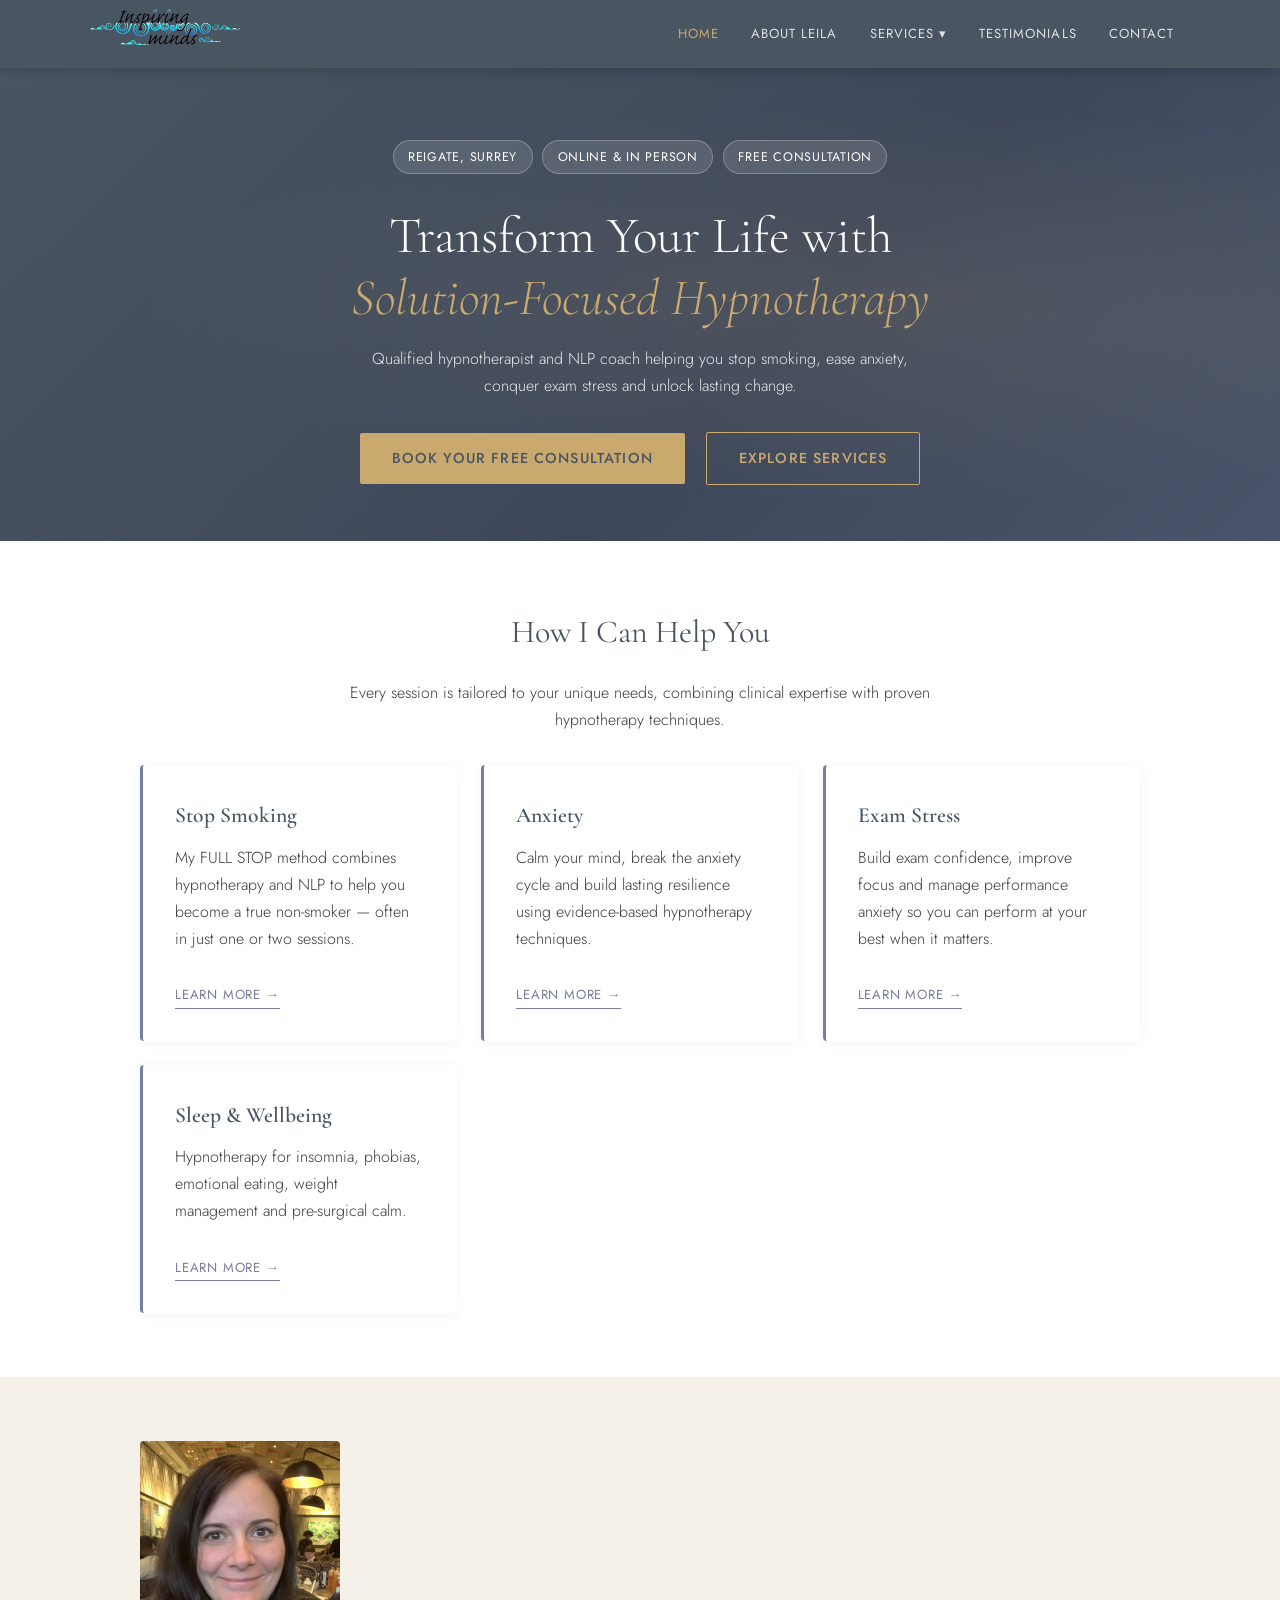
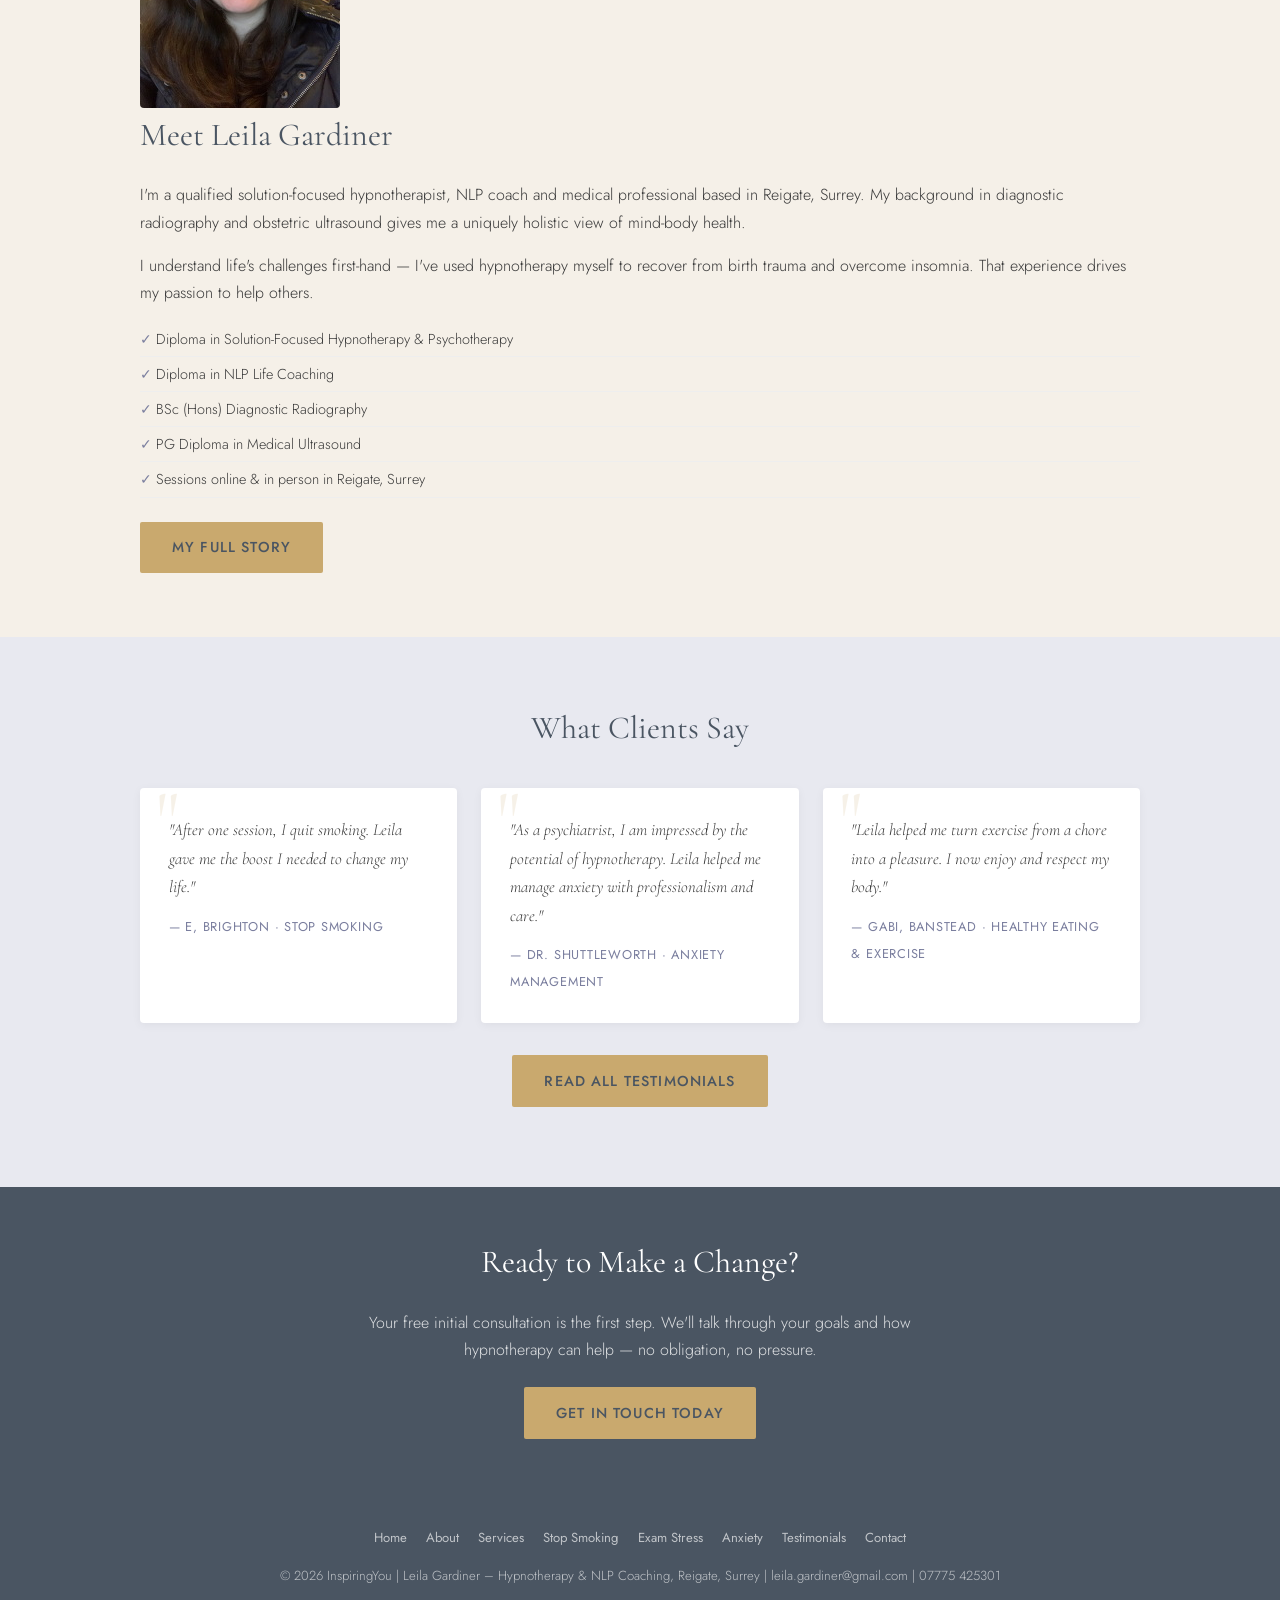
==== commit 14093c47: "Add files via upload" ====
--- a/index.html
+++ b/index.html
@@ -84,25 +84,21 @@
     <p style="text-align:center;max-width:600px;margin:0 auto 1rem;">Every session is tailored to your unique needs, combining clinical expertise with proven hypnotherapy techniques.</p>
     <div class="cards">
       <div class="card">
-        <div class="card-icon">🚭</div>
         <h3>Stop Smoking</h3>
         <p>My FULL STOP method combines hypnotherapy and NLP to help you become a true non-smoker — often in just one or two sessions.</p>
         <a href="stop-smoking.html" class="card-link">Learn more →</a>
       </div>
       <div class="card">
-        <div class="card-icon">😌</div>
         <h3>Anxiety</h3>
         <p>Calm your mind, break the anxiety cycle and build lasting resilience using evidence-based hypnotherapy techniques.</p>
         <a href="anxiety.html" class="card-link">Learn more →</a>
       </div>
       <div class="card">
-        <div class="card-icon">🎓</div>
         <h3>Exam Stress</h3>
         <p>Build exam confidence, improve focus and manage performance anxiety so you can perform at your best when it matters.</p>
         <a href="exam-stress.html" class="card-link">Learn more →</a>
       </div>
       <div class="card">
-        <div class="card-icon">💤</div>
         <h3>Sleep &amp; Wellbeing</h3>
         <p>Hypnotherapy for insomnia, phobias, emotional eating, weight management and pre-surgical calm.</p>
         <a href="hypnosis.html" class="card-link">Learn more →</a>
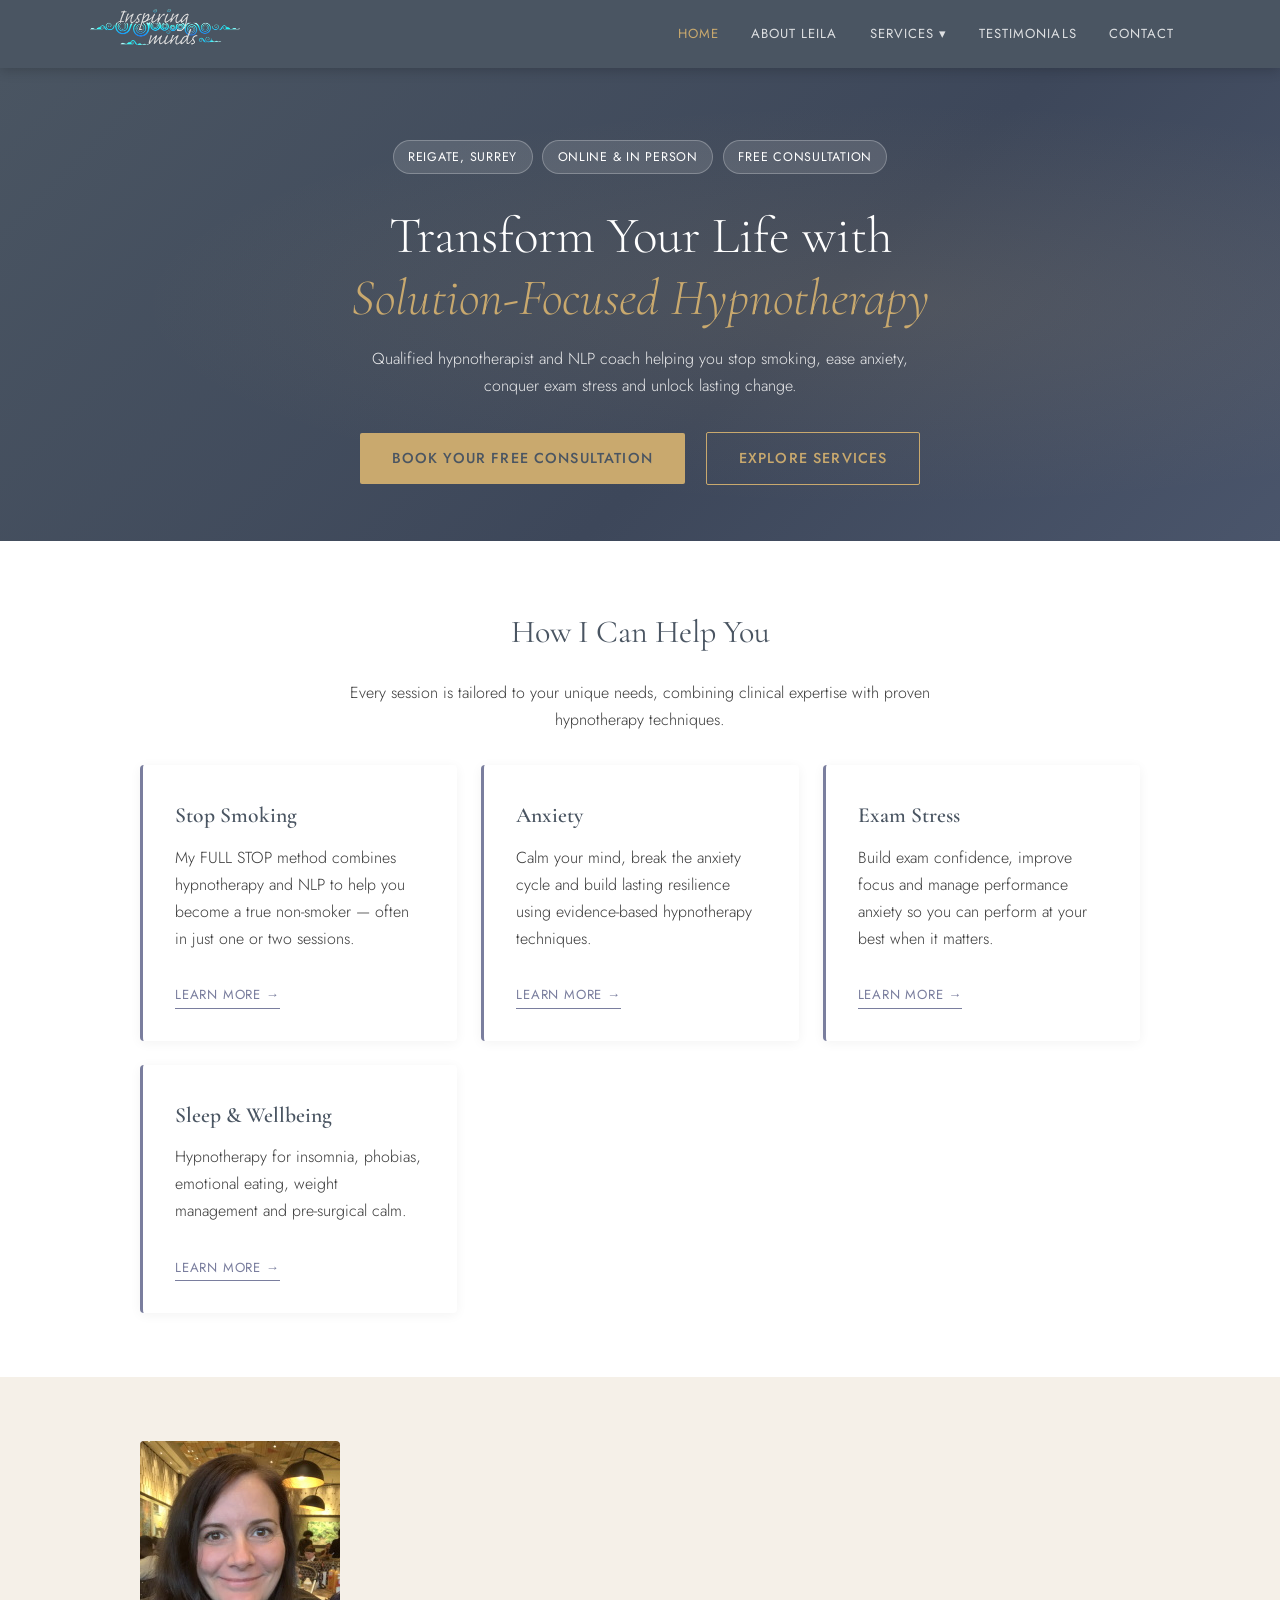
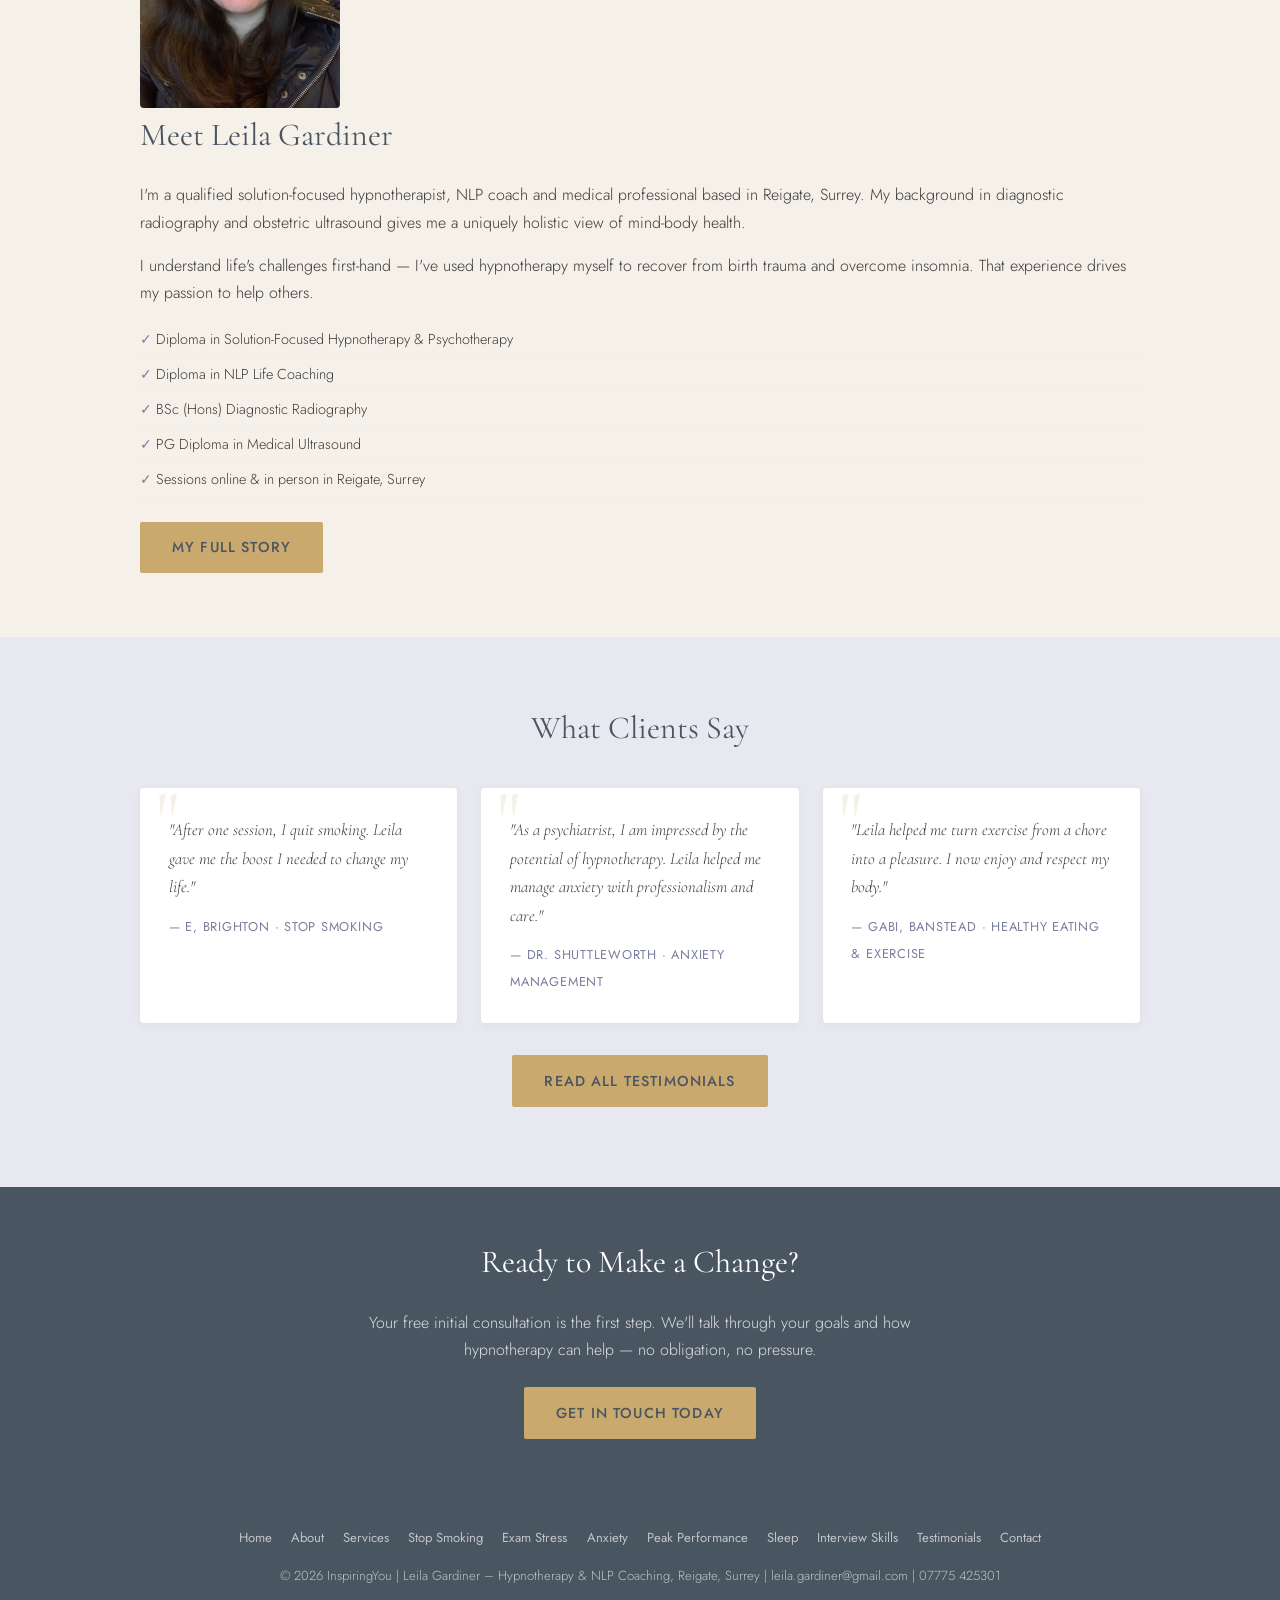
==== commit 1c00bb46: "Add files via upload" ====
--- a/index.html
+++ b/index.html
@@ -55,6 +55,9 @@
           <li><a href="stop-smoking.html">Stop Smoking</a></li>
           <li><a href="exam-stress.html">Exam Stress</a></li>
           <li><a href="anxiety.html">Anxiety</a></li>
+		  <li><a href="peak-performance.html">Peak Performance</a></li>
+		  <li><a href="interview-skills.html">Interview Skills</a></li>
+		  <li><a href="sleep.html">Sleep</a></li>
         </ul>
       </li>
       <li><a href="testimonials.html">Testimonials</a></li>
@@ -170,6 +173,9 @@
     <a href="stop-smoking.html">Stop Smoking</a>
     <a href="exam-stress.html">Exam Stress</a>
     <a href="anxiety.html">Anxiety</a>
+    <a href="peak-performance.html">Peak Performance</a>
+    <a href="sleep.html">Sleep</a>
+    <a href="interview-skills.html">Interview Skills</a>
     <a href="testimonials.html">Testimonials</a>
     <a href="contact.html">Contact</a>
   </div>
